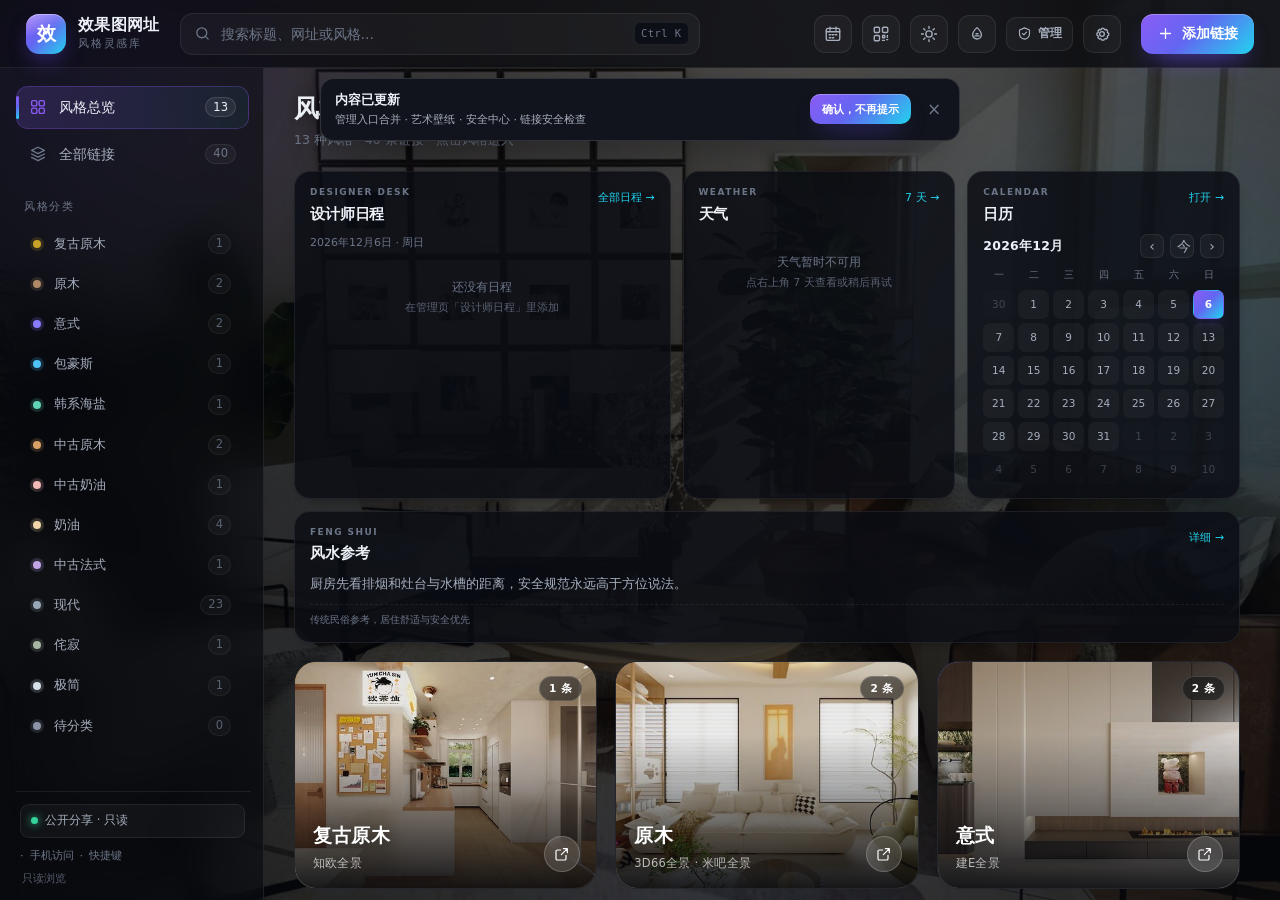
==== index.html @ 9f2f0824 "fix public QR url v59: index.html" ====
<!doctype html>
<html lang="zh-CN" data-theme="dark">
<head>
<meta charset="utf-8">
<meta name="viewport" content="width=device-width, initial-scale=1, viewport-fit=cover">
<meta http-equiv="Content-Security-Policy" content="default-src 'self'; script-src 'self' 'unsafe-inline'; style-src 'self' 'unsafe-inline'; img-src 'self' data: blob: https:; connect-src 'self' https://api.github.com https://raw.githubusercontent.com https://togetherggg.github.io https://api.open-meteo.com https://geocoding-api.open-meteo.com; frame-src 'self'; object-src 'none'; base-uri 'self'; form-action 'self';">
<meta name="referrer" content="strict-origin-when-cross-origin">
<meta name="color-scheme" content="dark light">
<meta name="theme-color" content="#080a0f">
<meta name="application-name" content="效果图网址">
<meta name="format-detection" content="telephone=no,email=no,address=no">
<meta name="apple-mobile-web-app-capable" content="yes">
<meta name="mobile-web-app-capable" content="yes">
<title>效果图网址 · 风格灵感库</title>
<meta name="description" content="按装修风格整理的全景效果图链接库，支持添加、删除、搜索与备份。">
<meta property="og:title" content="效果图网址 · 风格灵感库">
<meta property="og:description" content="按装修风格整理的全景效果图链接库，手机微信也能打开。">
<meta property="og:type" content="website">
<link rel="icon" href="assets/favicon.ico">
<link rel="apple-touch-icon" href="assets/apple-touch-icon.png">
<link rel="stylesheet" href="assets/css/app.css?v=20261048">
<link rel="preload" href="assets/js/app.js?v=20261059" as="script" fetchpriority="high">
<link rel="preload" as="image" href="assets/wallpapers/w1-thumb.jpg" id="wallpaperPreload">
</head>
<body>

<!-- 图标库 -->
<svg class="sprite" aria-hidden="true" focusable="false" xmlns="http://www.w3.org/2000/svg">
  <symbol id="i-search" viewBox="0 0 24 24"><circle cx="11" cy="11" r="7"/><path d="m20 20-3.6-3.6"/></symbol>
  <symbol id="i-plus" viewBox="0 0 24 24"><path d="M12 5v14M5 12h14"/></symbol>
  <symbol id="i-close" viewBox="0 0 24 24"><path d="M6 6l12 12M18 6 6 18"/></symbol>
  <symbol id="i-grid" viewBox="0 0 24 24"><rect x="3.5" y="3.5" width="7" height="7" rx="2"/><rect x="13.5" y="3.5" width="7" height="7" rx="2"/><rect x="3.5" y="13.5" width="7" height="7" rx="2"/><rect x="13.5" y="13.5" width="7" height="7" rx="2"/></symbol>
  <symbol id="i-list" viewBox="0 0 24 24"><path d="M8 6h13M8 12h13M8 18h13M3.5 6h.01M3.5 12h.01M3.5 18h.01"/></symbol>
  <symbol id="i-external" viewBox="0 0 24 24"><path d="M14 4h6v6M20 4l-9 9"/><path d="M18 14v5a2 2 0 0 1-2 2H5a2 2 0 0 1-2-2V8a2 2 0 0 1 2-2h5"/></symbol>
  <symbol id="i-copy" viewBox="0 0 24 24"><rect x="9" y="9" width="11" height="11" rx="2.5"/><path d="M15 5.5A2.5 2.5 0 0 0 12.5 3h-7A2.5 2.5 0 0 0 3 5.5v7A2.5 2.5 0 0 0 5.5 15"/></symbol>
  <symbol id="i-edit" viewBox="0 0 24 24"><path d="M12 20h9"/><path d="M16.5 3.5a2.1 2.1 0 0 1 3 3L7.5 18.5 3 20l1.5-4.5Z"/></symbol>
  <symbol id="i-trash" viewBox="0 0 24 24"><path d="M3.5 6.5h17M9 6.5V4.5h6v2M6.5 6.5 7.6 20h8.8l1.1-13.5M10 10.5v6M14 10.5v6"/></symbol>
  <symbol id="i-more" viewBox="0 0 24 24"><circle cx="5" cy="12" r="1.5" style="fill:currentColor;stroke:none"/><circle cx="12" cy="12" r="1.5" style="fill:currentColor;stroke:none"/><circle cx="19" cy="12" r="1.5" style="fill:currentColor;stroke:none"/></symbol>
  <symbol id="i-check" viewBox="0 0 24 24"><path d="m20 6-11 11-5-5"/></symbol>
  <symbol id="i-alert" viewBox="0 0 24 24"><path d="M12 3 2.5 20h19Z"/><path d="M12 9v5"/><circle cx="12" cy="17.2" r=".7" style="fill:currentColor;stroke:none"/></symbol>
  <symbol id="i-sun" viewBox="0 0 24 24"><circle cx="12" cy="12" r="4.2"/><path d="M12 2v2.5M12 19.5V22M2 12h2.5M19.5 12H22M4.9 4.9l1.8 1.8M17.3 17.3l1.8 1.8M19.1 4.9l-1.8 1.8M6.7 17.3l-1.8 1.8"/></symbol>
  <symbol id="i-moon" viewBox="0 0 24 24"><path d="M20.5 14.5A8.5 8.5 0 0 1 9.5 3.5a8.5 8.5 0 1 0 11 11Z"/></symbol>
  <symbol id="i-database" viewBox="0 0 24 24"><ellipse cx="12" cy="5.5" rx="8" ry="3"/><path d="M4 5.5v13c0 1.7 3.6 3 8 3s8-1.3 8-3v-13"/><path d="M4 12c0 1.7 3.6 3 8 3s8-1.3 8-3"/></symbol>
  <symbol id="i-download" viewBox="0 0 24 24"><path d="M12 3v12M7.5 10.5 12 15l4.5-4.5"/><path d="M4 17v2a2 2 0 0 0 2 2h12a2 2 0 0 0 2-2v-2"/></symbol>
  <symbol id="i-upload" viewBox="0 0 24 24"><path d="M12 15V3M7.5 7.5 12 3l4.5 4.5"/><path d="M4 17v2a2 2 0 0 0 2 2h12a2 2 0 0 0 2-2v-2"/></symbol>
  <symbol id="i-shield" viewBox="0 0 24 24"><path d="M12 3 20 6.5v5.8c0 4.7-3.3 7.6-8 8.7-4.7-1.1-8-4-8-8.7V6.5Z"/><path d="m8.8 12 2.2 2.2 4.2-4.4"/></symbol>
  <symbol id="i-keyboard" viewBox="0 0 24 24"><rect x="2.5" y="6" width="19" height="12" rx="2.5"/><path d="M6 10h.01M9.5 10h.01M13 10h.01M16.5 10h.01M6 13.5h.01M18 13.5h.01M9.5 17h5"/></symbol>
  <symbol id="i-folder" viewBox="0 0 24 24"><path d="M3 7.5A2.5 2.5 0 0 1 5.5 5h3.2l2 2.5h7.8A2.5 2.5 0 0 1 21 10v7.5a2.5 2.5 0 0 1-2.5 2.5h-13A2.5 2.5 0 0 1 3 17.5Z"/></symbol>
  <symbol id="i-link" viewBox="0 0 24 24"><path d="M10 13.5a4 4 0 0 0 5.7.2l2.6-2.6a4 4 0 0 0-5.7-5.7L11.3 6.7"/><path d="M14 10.5a4 4 0 0 0-5.7-.2l-2.6 2.6a4 4 0 0 0 5.7 5.7l1.3-1.3"/></symbol>
  <symbol id="i-chevron" viewBox="0 0 24 24"><path d="m7 10 5 5 5-5"/></symbol>
  <symbol id="i-refresh" viewBox="0 0 24 24"><path d="M20 11a8 8 0 1 0-2.3 6.4"/><path d="M20 4v7h-7"/></symbol>
  <symbol id="i-watermark" viewBox="0 0 24 24"><path d="M12 3.5c3.3 3 5.8 6 5.8 9.4a5.8 5.8 0 0 1-11.6 0c0-3.4 2.5-6.4 5.8-9.4Z"/><path d="M9.2 14.5h5.6M10.7 11.7h2.6"/></symbol>
  <symbol id="i-camera" viewBox="0 0 24 24"><path d="M4 8.5A2.5 2.5 0 0 1 6.5 6h1.2l1.1-2h6.4l1.1 2h1.2A2.5 2.5 0 0 1 20 8.5v8A2.5 2.5 0 0 1 17.5 19h-11A2.5 2.5 0 0 1 4 16.5Z"/><circle cx="12" cy="12.3" r="3.4"/></symbol>
  <symbol id="i-window" viewBox="0 0 24 24"><rect x="3" y="4" width="18" height="16" rx="2.5"/><path d="M3 9h18M7 6.5h.01M10 6.5h.01"/></symbol>
  <symbol id="i-layers" viewBox="0 0 24 24"><path d="m12 3 8.5 4.2L12 11.4 3.5 7.2Z"/><path d="m3.5 12 8.5 4.2 8.5-4.2"/><path d="m3.5 16.6 8.5 4.2 8.5-4.2"/></symbol>
  <symbol id="i-info" viewBox="0 0 24 24"><circle cx="12" cy="12" r="9"/><path d="M12 11v5.5"/><circle cx="12" cy="7.8" r=".8" style="fill:currentColor;stroke:none"/></symbol>
  <symbol id="i-calendar" viewBox="0 0 24 24"><rect x="3" y="4.5" width="18" height="16" rx="2.5"/><path d="M3 9h18M8 3v4M16 3v4"/><path d="M7 13h2M11 13h2M15 13h2M7 17h2M11 17h2"/></symbol>
  <symbol id="i-settings" viewBox="0 0 24 24"><circle cx="12" cy="12" r="3.1"/><path d="M19.2 14.8a1.6 1.6 0 0 0 .3 1.8l.1.1-2.1 2.1-.1-.1a1.6 1.6 0 0 0-1.8-.3 1.6 1.6 0 0 0-1 1.5v.2h-3v-.2a1.6 1.6 0 0 0-1-1.5 1.6 1.6 0 0 0-1.8.3l-.1.1-2.1-2.1.1-.1a1.6 1.6 0 0 0 .3-1.8 1.6 1.6 0 0 0-1.5-1h-.2v-3h.2a1.6 1.6 0 0 0 1.5-1 1.6 1.6 0 0 0-.3-1.8l-.1-.1 2.1-2.1.1.1a1.6 1.6 0 0 0 1.8.3 1.6 1.6 0 0 0 1-1.5v-.2h3v.2a1.6 1.6 0 0 0 1 1.5 1.6 1.6 0 0 0 1.8-.3l.1-.1 2.1 2.1-.1.1a1.6 1.6 0 0 0-.3 1.8 1.6 1.6 0 0 0 1.5 1h.2v3h-.2a1.6 1.6 0 0 0-1.5 1Z"/></symbol>
  <symbol id="i-phone" viewBox="0 0 24 24"><rect x="6.5" y="2.5" width="11" height="19" rx="3"/><path d="M10.5 5.5h3"/><circle cx="12" cy="18" r=".7" style="fill:currentColor;stroke:none"/></symbol>
  <symbol id="i-qr" viewBox="0 0 24 24"><rect x="3" y="3" width="7" height="7" rx="1.5"/><rect x="14" y="3" width="7" height="7" rx="1.5"/><rect x="3" y="14" width="7" height="7" rx="1.5"/><path d="M14 14h3v3h-3zM19.5 19.5h1.5M14 20.5h2.5M20.5 14v2.5"/></symbol>
  <symbol id="i-globe" viewBox="0 0 24 24"><circle cx="12" cy="12" r="9"/><path d="M3 12h18"/><path d="M12 3c2.5 2.6 3.8 5.6 3.8 9S14.5 18.4 12 21c-2.5-2.6-3.8-5.6-3.8-9S9.5 5.6 12 3Z"/></symbol>
</svg>

<div class="wallpaper-layer" id="wallpaperLayer" aria-hidden="true">
  <div class="wallpaper-img" id="wallpaperA"></div>
  <div class="wallpaper-img" id="wallpaperB"></div>
  <div class="wallpaper-shade"></div>
</div>
<script>
(function () {
  try {
    var prefs = JSON.parse(localStorage.getItem('yxg.wallpaper.prefs') || '{}');
    if (prefs.enabled === false) return;
    var custom = JSON.parse(localStorage.getItem('yxg.wallpapers.custom') || '[]');
    if (!Array.isArray(custom)) custom = [];
    var selected = prefs.selected || 'w1';
    var found = custom.filter(function (w) { return w && w.id === selected && w.thumb; })[0];
    var file = /^w[1-9]$/.test(selected) ? selected : 'w1';
    var thumb = found ? found.thumb : 'assets/wallpapers/' + file + '-thumb.jpg';
    var preload = document.getElementById('wallpaperPreload');
    if (preload) preload.href = thumb;
    var layer = document.getElementById('wallpaperLayer');
    var img = document.getElementById('wallpaperA');
    if (!layer || !img) return;
    img.style.transition = 'none';
    layer.style.transition = 'none';
    img.style.backgroundImage = 'url("' + thumb + '")';
    img.classList.add('is-visible');
    layer.classList.add('is-on');
    setTimeout(function () { img.style.transition = ''; layer.style.transition = ''; }, 650);
  } catch (e) {}
})();
</script>

<div class="bg-glow" aria-hidden="true">
  <span class="glow glow-a"></span><span class="glow glow-b"></span><span class="glow glow-c"></span>
</div>

<div class="app" id="app">
  <header class="topbar">
    <a class="brand" href="#" id="brandBtn" aria-label="效果图网址 首页">
      <span class="brand-mark"><span>效</span></span>
      <span class="brand-text"><b>效果图网址</b><em>风格灵感库</em></span>
    </a>

    <div class="searchbox" id="searchWrap">
      <svg class="ico search-ico" aria-hidden="true"><use href="#i-search"></use></svg>
      <input id="searchInput" type="search" placeholder="搜索标题、网址或风格…" autocomplete="off" spellcheck="false" aria-label="搜索效果图">
      <button class="search-clear" id="searchClear" type="button" aria-label="清空搜索" hidden>
        <svg class="ico" aria-hidden="true"><use href="#i-close"></use></svg>
      </button>
      <kbd class="search-kbd">Ctrl K</kbd>
    </div>

    <div class="top-actions">
      <button class="icon-btn" id="lifeBtn" type="button" title="日程 / 日历 / 天气 / 风水参考" aria-label="日程 / 日历 / 天气 / 风水参考">
        <svg class="ico" aria-hidden="true"><use href="#i-calendar"></use></svg>
      </button>
      <button class="icon-btn" id="phoneBtn" type="button" title="手机 / 微信访问" aria-label="手机 / 微信访问">
        <svg class="ico" aria-hidden="true"><use href="#i-phone"></use></svg>
      </button>
      <button class="icon-btn" id="themeBtn" type="button" title="切换明暗主题" aria-label="切换明暗主题">
        <svg class="ico" data-icon="theme" aria-hidden="true"><use href="#i-sun"></use></svg>
      </button>
      <button class="icon-btn" id="watermarkBtn" type="button" title="图片工具：水印 / 格式转换" aria-label="图片工具：水印 / 格式转换">
        <svg class="ico" aria-hidden="true"><use href="#i-watermark"></use></svg>
      </button>
      <button class="btn btn-sm admin-entry" id="adminModeBtn" type="button" title="进入管理模式" aria-label="进入管理模式">
        <svg class="ico" aria-hidden="true"><use href="#i-shield"></use></svg><span>管理</span>
      </button>
      <button class="icon-btn" id="settingsBtn" type="button" title="设置 / 使用教程" aria-label="设置 / 使用教程">
        <svg class="ico" aria-hidden="true"><use href="#i-settings"></use></svg>
      </button>
      <div class="menu-anchor">
        <button class="icon-btn" id="dataBtn" type="button" title="数据管理" aria-label="数据管理" aria-haspopup="menu" aria-expanded="false">
          <svg class="ico" aria-hidden="true"><use href="#i-database"></use></svg>
        </button>
      </div>
      <button class="btn btn-primary" id="addBtn" type="button" title="添加效果图（进入管理模式）">
        <svg class="ico" aria-hidden="true"><use href="#i-plus"></use></svg><span>添加链接</span>
      </button>
    </div>
  </header>

  <div class="shell">
    <aside class="sidebar">
      <div class="side-inner">
        <button class="nav-item is-active" data-scope="home" type="button">
          <svg class="ico nav-ico" aria-hidden="true"><use href="#i-grid"></use></svg>
          <span class="nav-label">风格总览</span>
          <span class="nav-count" id="countCats">0</span>
        </button>
        <button class="nav-item" data-scope="all" type="button">
          <svg class="ico nav-ico" aria-hidden="true"><use href="#i-layers"></use></svg>
          <span class="nav-label">全部链接</span>
          <span class="nav-count" id="countAll">0</span>
        </button>

        <div class="side-head">
          <span>风格分类</span>
          <button class="mini-btn" id="newCatBtn" type="button" title="新建风格分类" aria-label="新建风格分类">
            <svg class="ico" aria-hidden="true"><use href="#i-plus"></use></svg>
          </button>
        </div>
        <div class="cat-list" id="catList" role="list"></div>
      </div>

      <div class="side-foot">
        <button class="mode-chip" id="modeChip" type="button">
          <span class="mode-dot"></span><span id="modeText">本地模式</span>
        </button>
        <div class="foot-links">
          <button type="button" data-open="health">数据体检</button>
          <span>·</span>
          <button type="button" data-open="phone">手机访问</button>
          <span>·</span>
          <button type="button" data-open="help">快捷键</button>
        </div>
        <div class="save-state" id="saveState">已自动保存</div>
      </div>
    </aside>

    <main class="main" id="main">
      <div class="content-head">
        <div class="head-text">
          <h1 id="viewTitle">全部效果图</h1>
          <p id="viewSub">正在载入…</p>
        </div>
        <div class="head-tools">
          <div class="segmented" role="group" aria-label="视图切换">
            <button type="button" data-view="grid" class="is-active" title="卡片视图" aria-label="卡片视图">
              <svg class="ico" aria-hidden="true"><use href="#i-grid"></use></svg>
            </button>
            <button type="button" data-view="list" title="列表视图" aria-label="列表视图">
              <svg class="ico" aria-hidden="true"><use href="#i-list"></use></svg>
            </button>
          </div>
          <div class="select-wrap">
            <select id="sortSel" aria-label="排序方式">
              <option value="default">默认排序</option>
              <option value="new">最近添加</option>
              <option value="title">按标题排序</option>
            </select>
            <svg class="ico select-ico" aria-hidden="true"><use href="#i-chevron"></use></svg>
          </div>
        </div>
      </div>

      <div id="content" class="content" aria-live="polite"></div>
    </main>
  </div>
</div>

<div class="update-notice" id="updateNotice" hidden>
  <div class="update-notice-main">
    <b id="updateNoticeTitle">内容已更新</b>
    <span id="updateNoticeText"></span>
  </div>
  <button class="btn btn-primary btn-sm" type="button" id="updateNoticeConfirm">确认，不再提示</button>
  <button class="update-notice-close" type="button" id="updateNoticeClose" aria-label="关闭提示">×</button>
  <i class="update-notice-progress" id="updateNoticeProgress" aria-hidden="true"></i>
</div>

<div class="admin-mode" id="adminMode" hidden>
  <div class="admin-mode-bar">
    <div class="admin-mode-title"><b>管理模式</b><span>保存后公网页自动更新 · 关闭即回公网页</span></div>
    <button class="btn btn-sm" id="adminModeClose" type="button">返回公网页</button>
  </div>
  <iframe id="adminFrame" title="效果图管理" src="about:blank"></iframe>
  <div class="admin-mode-loading" id="adminModeLoading"><span class="admin-spin" aria-hidden="true"></span><span>正在进入管理模式…</span></div>
</div>

<div id="modalRoot"></div>
<div id="menuRoot"></div>
<div id="toasts" role="status" aria-live="polite"></div>
<input type="file" id="importFile" accept=".json,application/json" hidden>

<noscript><div class="noscript">请启用 JavaScript 后再打开本页面。</div></noscript>

<script>window.__STATIC_LIBRARY_URL__='data/library.json';</script>
<script src="assets/js/security.js" defer></script>
<script src="assets/js/link-safety.js" defer></script>
<script src="assets/js/qrcode.min.js" defer></script>
<script src="assets/js/app.js?v=20261059" defer fetchpriority="high"></script>
<script src="assets/js/watermark.js?v=20261055" defer></script>
</body>
</html>
---- assets/css/app.css ----
/* ==========================================================================
   效果图网址 · 风格灵感库
   设计：深色玻璃质感 + 渐变强调色，支持明暗主题 / 响应式 / 动效降级
   ========================================================================== */

/* ---------- Design tokens ---------- */
:root {
  --font: "Microsoft YaHei UI", "Microsoft YaHei", "Segoe UI", system-ui, -apple-system, "PingFang SC", "Noto Sans SC", sans-serif;
  --bg: #080a0f;
  --bg-soft: #0c0f16;
  --panel: rgba(255, 255, 255, .038);
  --panel-2: rgba(255, 255, 255, .065);
  --panel-3: rgba(255, 255, 255, .1);
  --card: #11141c;
  --card-2: #151923;
  --line: rgba(255, 255, 255, .075);
  --line-2: rgba(255, 255, 255, .13);
  --text: #eef1f8;
  --text-2: #a6aebd;
  --text-3: #6d7688;
  --accent: #8b5cf6;
  --accent-2: #22d3ee;
  --accent-soft: rgba(139, 92, 246, .16);
  --grad: linear-gradient(135deg, #8b5cf6 0%, #6366f1 45%, #22d3ee 100%);
  --grad-soft: linear-gradient(135deg, rgba(139, 92, 246, .22), rgba(34, 211, 238, .12));
  --ok: #34d399;
  --warn: #fbbf24;
  --fail: #fb7185;
  --r-sm: 10px;
  --r: 14px;
  --r-lg: 20px;
  --r-xl: 26px;
  --shadow-sm: 0 6px 18px -10px rgba(0, 0, 0, .6);
  --shadow: 0 22px 48px -22px rgba(0, 0, 0, .85);
  --shadow-lg: 0 44px 90px -30px rgba(0, 0, 0, .9);
  --header-h: 68px;
  --ease: cubic-bezier(.22, .8, .24, 1);
}

[data-theme="light"] {
  --bg: #eae8e2;
  --bg-soft: #f8f7f3;
  --panel: rgba(255, 255, 255, .68);
  --panel-2: rgba(23, 26, 33, .05);
  --panel-3: rgba(23, 26, 33, .09);
  --card: #ffffff;
  --card-2: #ffffff;
  --line: rgba(23, 26, 33, .1);
  --line-2: rgba(23, 26, 33, .18);
  --text: #171a21;
  --text-2: #58606f;
  --text-3: #8b93a2;
  --accent: #6d4bff;
  --accent-2: #0891b2;
  --accent-soft: rgba(109, 75, 255, .1);
  --grad: linear-gradient(135deg, #7c5cff 0%, #6366f1 45%, #0ea5b7 100%);
  --shadow-sm: 0 8px 18px -12px rgba(23, 26, 33, .4);
  --shadow: 0 22px 44px -26px rgba(23, 26, 33, .45);
  --shadow-lg: 0 44px 90px -34px rgba(23, 26, 33, .5);
}

/* ---------- Reset ---------- */
*, *::before, *::after { box-sizing: border-box; }
html, body { height: 100%; }
body {
  margin: 0;
  font-family: var(--font);
  background: var(--bg);
  color: var(--text);
  font-size: 14px;
  line-height: 1.55;
  -webkit-font-smoothing: antialiased;
  text-rendering: optimizeLegibility;
  overflow: hidden;
  transition: background .35s var(--ease), color .35s var(--ease);
}
button, input, select, textarea { font: inherit; color: inherit; }
button { cursor: pointer; }
a { color: inherit; text-decoration: none; }
h1, h2, h3, p { margin: 0; }
img { display: block; }
::selection { background: rgba(139, 92, 246, .35); color: #fff; }

.sprite { position: absolute; width: 0; height: 0; overflow: hidden; }
[hidden] { display: none !important; }
.ico {
  width: 18px; height: 18px; flex: 0 0 auto;
  fill: none; stroke: currentColor; stroke-width: 1.8;
  stroke-linecap: round; stroke-linejoin: round;
}

/* ---------- Background glow ---------- */
.bg-glow { position: fixed; top: 0; right: 0; bottom: 0; left: 0; inset: 0; overflow: hidden; pointer-events: none; z-index: 0; }
.glow { position: absolute; border-radius: 50%; filter: blur(90px); opacity: .5; }
.glow-a { width: 620px; height: 620px; left: -220px; top: -260px; background: radial-gradient(circle, rgba(109, 76, 255, .5), transparent 65%); }
.glow-b { width: 560px; height: 560px; right: -180px; top: 6%; background: radial-gradient(circle, rgba(34, 211, 238, .28), transparent 65%); }
.glow-c { width: 700px; height: 520px; left: 32%; bottom: -380px; background: radial-gradient(circle, rgba(99, 102, 241, .26), transparent 65%); opacity: .35; }
[data-theme="light"] .topbar {
  background: rgba(250, 249, 246, .86);
  background: color-mix(in srgb, var(--bg) 82%, transparent);
}
[data-theme="light"] .glow { opacity: .22; filter: blur(100px); }

/* ---------- App frame ---------- */
.app {
  position: relative; z-index: 1;
  height: 100vh; height: 100dvh;
  display: flex; flex-direction: column;
  overflow: hidden;
}

/* ---------- Topbar ---------- */
.topbar {
  height: var(--header-h); flex: 0 0 auto;
  display: flex; align-items: center; gap: 20px;
  padding: 0 26px;
  border-bottom: 1px solid var(--line);
  background: rgba(8, 10, 15, .82);
  background: color-mix(in srgb, var(--bg) 76%, transparent);
  backdrop-filter: blur(18px) saturate(140%);
  -webkit-backdrop-filter: blur(18px) saturate(140%);
  z-index: 30;
}
.brand { display: flex; align-items: center; gap: 12px; flex: 0 0 auto; }
.brand-mark {
  width: 40px; height: 40px; border-radius: 13px;
  background: var(--grad);
  display: grid; place-items: center;
  box-shadow: 0 10px 24px -10px rgba(109, 76, 255, .85), inset 0 1px 0 rgba(255, 255, 255, .35);
  position: relative; overflow: hidden;
}
.brand-mark::after {
  content: ""; position: absolute; top: 0; right: 0; bottom: 0; left: 0; inset: 0;
  background: linear-gradient(160deg, rgba(255, 255, 255, .38), transparent 45%);
  pointer-events: none;
}
.brand-mark span { font-size: 19px; font-weight: 800; color: #fff; letter-spacing: 0; transform: translateY(-.5px); }
.brand-text { display: flex; flex-direction: column; line-height: 1.15; }
.brand-text b { font-size: 15.5px; font-weight: 700; letter-spacing: .02em; }
.brand-text em { font-style: normal; font-size: 11px; color: var(--text-3); letter-spacing: .16em; margin-top: 3px; }

.searchbox {
  position: relative; flex: 1 1 auto; max-width: 520px;
  height: 42px; border-radius: 13px;
  background: var(--panel);
  border: 1px solid var(--line);
  display: flex; align-items: center;
  transition: border-color .2s, box-shadow .25s, background .2s;
}
.searchbox:hover { border-color: var(--line-2); }
.searchbox:focus-within {
  border-color: rgba(139, 92, 246, .55);
  background: var(--panel-2);
  box-shadow: 0 0 0 4px rgba(139, 92, 246, .12);
}
.search-ico { position: absolute; left: 13px; color: var(--text-3); pointer-events: none; width: 17px; height: 17px; }
#searchInput {
  width: 100%; height: 100%; border: 0; background: none; outline: 0;
  padding: 0 90px 0 40px; font-size: 13.5px; color: var(--text);
}
#searchInput::placeholder { color: var(--text-3); }
#searchInput::-webkit-search-cancel-button { display: none; }
.search-clear {
  position: absolute; right: 54px; width: 24px; height: 24px; border-radius: 50%;
  display: grid; place-items: center; border: 0; background: var(--panel-3); color: var(--text-2);
  transition: background .2s, color .2s;
}
.search-clear:hover { background: var(--panel-3); color: var(--text); }
.search-clear .ico { width: 13px; height: 13px; }
.search-kbd {
  position: absolute; right: 10px; font-size: 10.5px; letter-spacing: .04em;
  color: var(--text-3); border: 1px solid var(--line); border-radius: 6px;
  padding: 2px 6px; background: var(--bg-soft); pointer-events: none;
  transition: opacity .18s;
}
.searchbox.has-value .search-kbd { opacity: 0; }
.searchbox.has-value .search-clear { right: 12px; }
.searchbox.has-value #searchInput { padding-right: 46px; }

.top-actions { margin-left: auto; display: flex; align-items: center; gap: 10px; flex: 0 0 auto; }

/* ---------- Buttons ---------- */
.icon-btn {
  width: 38px; height: 38px; padding: 0; border-radius: 11px;
  border: 1px solid var(--line); background: var(--panel);
  color: var(--text-2); display: grid; place-items: center;
  transition: background .2s, color .2s, border-color .2s, transform .18s;
}
.icon-btn:hover { background: var(--panel-2); color: var(--text); border-color: var(--line-2); }
.icon-btn:active { transform: scale(.96); }

.btn {
  height: 40px; padding: 0 16px; border-radius: 12px;
  border: 1px solid var(--line); background: var(--panel); color: var(--text);
  display: inline-flex; align-items: center; gap: 8px; font-size: 13.5px; font-weight: 600;
  transition: background .2s, border-color .2s, transform .18s, box-shadow .2s;
  white-space: nowrap;
}
.btn:hover { background: var(--panel-2); border-color: var(--line-2); }
.btn:active { transform: translateY(1px); }
.btn .ico { width: 17px; height: 17px; }
.btn-primary {
  border: 0; background: var(--grad); color: #fff;
  box-shadow: 0 12px 26px -12px rgba(109, 76, 255, .9), inset 0 1px 0 rgba(255, 255, 255, .28);
}
.btn-primary:hover { filter: brightness(1.07); box-shadow: 0 16px 30px -12px rgba(109, 76, 255, .95); }
.btn-ghost { background: none; border-color: var(--line); color: var(--text-2); }
.btn-danger { background: linear-gradient(135deg, #e2465d, #b91c1c); border: 0; color: #fff; box-shadow: 0 12px 24px -14px rgba(226, 70, 93, .9); }
.btn-danger:hover { filter: brightness(1.06); }
.btn-sm { height: 34px; padding: 0 12px; border-radius: 10px; font-size: 12.5px; }
.btn:disabled { opacity: .55; pointer-events: none; }
.mini-btn {
  width: 24px; height: 24px; padding: 0; border-radius: 7px;
  border: 1px solid var(--line); background: var(--panel); color: var(--text-2);
  display: grid; place-items: center; transition: .2s;
}
.mini-btn .ico { width: 13px; height: 13px; }
.mini-btn:hover { color: var(--text); background: var(--panel-2); border-color: var(--line-2); }

/* ---------- Shell ---------- */
.shell { flex: 1 1 auto; min-height: 0; display: grid; grid-template-columns: 264px minmax(0, 1fr); }

/* ---------- Sidebar ---------- */
.sidebar {
  display: flex; flex-direction: column; min-height: 0;
  padding: 18px 12px 14px 16px;
  border-right: 1px solid var(--line);
}
.side-inner { flex: 1 1 auto; overflow-y: auto; overflow-x: hidden; padding-right: 2px; }
.nav-item {
  width: 100%; display: grid; grid-template-columns: 20px 1fr auto; align-items: center; gap: 10px;
  padding: 10px 12px; margin-bottom: 4px;
  border: 1px solid transparent; border-radius: 12px;
  background: none; color: var(--text-2); font-size: 13.5px; text-align: left;
  position: relative; transition: background .18s, color .18s, border-color .18s;
}
.nav-item:hover { background: var(--panel); color: var(--text); }
.nav-item.is-active {
  color: var(--text); border-color: rgba(139, 92, 246, .28);
  background: linear-gradient(90deg, rgba(139, 92, 246, .19), rgba(34, 211, 238, .06));
}
.nav-item.is-active::before {
  content: ""; position: absolute; left: -1px; top: 9px; bottom: 9px; width: 3px;
  border-radius: 3px; background: var(--grad);
}
.nav-ico { color: var(--text-3); }
.nav-item.is-active .nav-ico { color: var(--accent); }
.nav-label { font-weight: 500; }
.nav-count, .cat-count {
  font-size: 11.5px; color: var(--text-3); font-variant-numeric: tabular-nums;
  background: var(--panel); border: 1px solid var(--line); border-radius: 999px;
  min-width: 22px; height: 20px; padding: 0 7px; display: grid; place-items: center;
}
.nav-item.is-active .nav-count { color: var(--text); background: var(--panel-2); border-color: var(--line-2); }

.side-head {
  display: flex; align-items: center; justify-content: space-between;
  margin: 22px 4px 10px 8px; font-size: 11px; letter-spacing: .14em; color: var(--text-3);
}
.cat-list { display: flex; flex-direction: column; gap: 2px; }
.cat-item {
  width: 100%; display: grid; grid-template-columns: 16px 1fr auto auto; align-items: center; gap: 9px;
  padding: 8px 8px 8px 12px; border: 1px solid transparent; border-radius: 11px;
  background: none; color: var(--text-2); font-size: 13px; text-align: left;
  position: relative; transition: background .16s, color .16s, border-color .16s;
}
.cat-item:hover { background: var(--panel); color: var(--text); }
.cat-item.is-active {
  color: var(--text); background: var(--panel-2); border-color: var(--line-2);
}
.cat-item.is-active::before {
  content: ""; position: absolute; left: 0; top: 8px; bottom: 8px; width: 3px; border-radius: 3px;
  background: var(--c, var(--accent));
}
.cat-dot {
  width: 8px; height: 8px; border-radius: 50%; background: var(--c, var(--accent));
  box-shadow: 0 0 0 3px var(--panel-3);
  box-shadow: 0 0 0 3px color-mix(in srgb, var(--c, var(--accent)) 18%, transparent);
  justify-self: center;
}
.cat-name { overflow: hidden; text-overflow: ellipsis; white-space: nowrap; }
.cat-kebab {
  width: 22px; height: 22px; padding: 0; border: 0; border-radius: 6px;
  background: none; color: var(--text-3); opacity: 0; display: grid; place-items: center;
  transition: opacity .15s, background .15s, color .15s;
}
.cat-kebab .ico { width: 14px; height: 14px; }
.cat-item:hover .cat-kebab, .cat-kebab:focus-visible { opacity: 1; }
.cat-kebab:hover { background: var(--panel-3); color: var(--text); }
.cat-count { opacity: .8; }

.side-foot { flex: 0 0 auto; margin-top: 12px; padding: 12px 6px 0 4px; border-top: 1px solid var(--line); }
.mode-chip {
  display: inline-flex; align-items: center; gap: 7px; width: 100%;
  padding: 7px 10px; border-radius: 9px; border: 1px solid var(--line);
  background: var(--panel); color: var(--text-2); font-size: 11.5px; text-align: left;
  transition: border-color .2s, background .2s;
}
.mode-chip:hover { border-color: var(--line-2); background: var(--panel-2); }
.mode-dot { width: 7px; height: 7px; border-radius: 50%; background: var(--warn); box-shadow: 0 0 8px currentColor; color: var(--warn); }
.mode-chip.is-api .mode-dot { background: var(--ok); color: var(--ok); }
.foot-links { display: flex; align-items: center; gap: 6px; margin-top: 9px; font-size: 11px; color: var(--text-3); }
.foot-links button { background: none; border: 0; padding: 0; font-size: 11px; color: var(--text-3); transition: color .2s; }
.foot-links button:hover { color: var(--text); }
.save-state { margin-top: 6px; font-size: 10.5px; color: var(--text-3); opacity: .75; padding-left: 2px; }

/* ---------- Main ---------- */
.main { min-width: 0; overflow-y: auto; overflow-x: hidden; padding: 26px 30px 60px; scroll-behavior: smooth; }
.content-head { display: flex; align-items: flex-end; justify-content: space-between; gap: 20px; margin-bottom: 22px; }
.head-text h1 { font-size: 25px; font-weight: 700; letter-spacing: -.01em; line-height: 1.2; }
.head-text p { margin-top: 6px; font-size: 12.5px; color: var(--text-3); }
.head-tools { display: flex; align-items: center; gap: 10px; flex: 0 0 auto; }
.segmented {
  display: flex; padding: 3px; gap: 2px; border-radius: 11px;
  border: 1px solid var(--line); background: var(--panel);
}
.segmented button {
  width: 34px; height: 30px; padding: 0; border: 0; border-radius: 8px;
  background: none; color: var(--text-3); display: grid; place-items: center;
  transition: background .18s, color .18s;
}
.segmented button:hover { color: var(--text); }
.segmented button.is-active { background: var(--panel-3); color: var(--text); box-shadow: var(--shadow-sm); }
.segmented .ico { width: 16px; height: 16px; }
.select-wrap { position: relative; }
.select-wrap select {
  appearance: none; -webkit-appearance: none; height: 38px; padding: 0 34px 0 13px;
  border-radius: 11px; border: 1px solid var(--line); background: var(--panel);
  color: var(--text-2); font-size: 12.5px; outline: 0; cursor: pointer;
  transition: border-color .2s, background .2s;
}
.select-wrap select:hover { border-color: var(--line-2); background: var(--panel-2); }
.select-wrap select option { background: var(--card); color: var(--text); }
.select-ico { position: absolute; right: 10px; top: 50%; transform: translateY(-50%); width: 14px; height: 14px; color: var(--text-3); pointer-events: none; z-index: 2; }

/* ---------- 风格总览 ---------- */
.style-grid { display: grid; grid-template-columns: repeat(auto-fill, minmax(298px, 1fr)); gap: 18px; }
.style-tile {
  position: relative; padding: 0; border: 1px solid var(--line); border-radius: 22px;
  background: var(--card); overflow: hidden; text-align: left; cursor: pointer;
  transition: transform .32s var(--ease), border-color .25s, box-shadow .32s var(--ease);
  animation: cardIn .55s var(--ease) both; animation-delay: var(--d, 0ms);
}
.style-tile:hover { transform: translateY(-5px); border-color: var(--line-2); box-shadow: var(--shadow); }
.style-tile:focus-visible { outline: none; box-shadow: 0 0 0 2px var(--accent), var(--shadow); }
.tile-media { position: relative; display: block; padding-top: 75%; aspect-ratio: 4 / 3; overflow: hidden; background: #0b0e14; }
@supports (aspect-ratio: 4 / 3) { .tile-media { padding-top: 0; } }
.tile-media img {
  position: absolute; top: 0; right: 0; bottom: 0; left: 0; inset: 0; z-index: 1; width: 100%; height: 100%; object-fit: cover;
  object-position: center 55%; opacity: 0; transition: transform .8s var(--ease), opacity .5s;
}
.tile-media img.is-loaded { opacity: 1; }
.style-tile:hover .tile-media img { transform: scale(1.045); }
.tile-fallback {
  position: absolute; top: 0; right: 0; bottom: 0; left: 0; inset: 0; z-index: 0; display: grid; place-items: center;
  background: linear-gradient(150deg, var(--c, #8b5cf6), #10131b 92%);
  font-size: 30px; font-weight: 700; color: rgba(255, 255, 255, .34); letter-spacing: .1em;
}
.tile-overlay {
  position: absolute; top: 0; right: 0; bottom: 0; left: 0; inset: 0; z-index: 2;
  background: linear-gradient(180deg, rgba(5, 7, 11, 0) 32%, rgba(5, 7, 11, .28) 55%, rgba(5, 7, 11, .9) 100%);
}
.tile-caption { position: absolute; z-index: 3; left: 18px; right: 64px; bottom: 16px; color: #fff; }
.tile-name { display: block; font-size: 19px; font-weight: 700; letter-spacing: .01em; text-shadow: 0 2px 14px rgba(0, 0, 0, .4); }
.tile-meta { display: block; margin-top: 4px; font-size: 11.5px; color: rgba(255, 255, 255, .68); letter-spacing: .02em; }
.tile-arrow {
  position: absolute; z-index: 4; right: 16px; bottom: 16px;
  width: 36px; height: 36px; border-radius: 50%; display: grid; place-items: center;
  color: #fff; background: rgba(255, 255, 255, .14); border: 1px solid rgba(255, 255, 255, .2);
  backdrop-filter: blur(8px); transition: background .22s, color .22s, transform .22s;
}
.tile-arrow .ico { width: 16px; height: 16px; }
.style-tile:hover .tile-arrow { background: #fff; color: #10131a; transform: translateX(2px); }
.tile-count {
  position: absolute; z-index: 4; top: 14px; right: 14px;
  font-size: 10.5px; font-weight: 600; color: #fff; letter-spacing: .04em;
  background: rgba(8, 10, 15, .5); border: 1px solid rgba(255, 255, 255, .16);
  border-radius: 999px; padding: 3px 9px; backdrop-filter: blur(8px);
}
.style-tile.is-add {
  display: grid; place-items: center; min-height: 218px;
  border-style: dashed; border-color: var(--line-2); background: transparent;
  color: var(--text-3); animation: cardIn .55s var(--ease) both; animation-delay: var(--d, 0ms);
}
.style-tile.is-add:hover { border-color: rgba(139, 92, 246, .55); color: var(--text); background: var(--panel); }
.add-inner { display: flex; flex-direction: column; align-items: center; gap: 10px; font-size: 13px; }
.add-inner .plus-ring {
  width: 46px; height: 46px; border-radius: 50%; display: grid; place-items: center;
  border: 1px solid var(--line-2); background: var(--panel); color: var(--accent);
  transition: background .2s, border-color .2s, transform .2s;
}
.add-inner .plus-ring .ico { width: 20px; height: 20px; }
.add-card:hover .add-inner .plus-ring { background: var(--accent-soft); border-color: rgba(139, 92, 246, .45); transform: scale(1.06); }

.add-card {
  min-height: 232px; height: 100%; display: grid; place-items: center; padding: 20px;
  border: 1px dashed var(--line-2); border-radius: var(--r-lg);
  background: transparent; color: var(--text-3); cursor: pointer;
  transition: border-color .25s, color .25s, background .25s;
}
.add-card:hover { border-color: rgba(139, 92, 246, .55); color: var(--text); background: var(--panel); }

@keyframes cardInLight { from { opacity: 0; transform: translateY(12px); } to { opacity: 1; transform: none; } }
.content-head.is-home .head-tools { display: none; }
[data-theme="light"] .sidebar { background: rgba(255, 255, 255, .38); }
[data-theme="light"] .card { box-shadow: 0 1px 2px rgba(23, 26, 33, .05); }
[data-theme="light"] .card:hover { box-shadow: var(--shadow); }

/* ---------- Sections & cards ---------- */
.section { margin-bottom: 34px; }
.section:last-child { margin-bottom: 0; }
.section-head { display: flex; align-items: center; gap: 10px; margin-bottom: 14px; }
.section-dot {
  width: 9px; height: 9px; border-radius: 50%; background: var(--c, var(--accent));
  box-shadow: 0 0 12px 1px var(--panel-3);
  box-shadow: 0 0 12px 1px color-mix(in srgb, var(--c, var(--accent)) 55%, transparent);
}
.section-name { font-size: 14.5px; font-weight: 650; letter-spacing: .01em; }
.section-count {
  font-size: 11px; color: var(--text-3); border: 1px solid var(--line);
  background: var(--panel); border-radius: 999px; padding: 1px 8px; font-variant-numeric: tabular-nums;
}
.section-line { flex: 1 1 auto; height: 1px; background: linear-gradient(90deg, var(--line), transparent 80%); }
.section-add {
  border: 0; background: none; color: var(--text-3); font-size: 11.5px;
  display: inline-flex; align-items: center; gap: 4px; padding: 4px 8px; border-radius: 7px;
  opacity: 0; transition: opacity .18s, background .18s, color .18s;
}
.section:hover .section-add, .section-add:focus-visible { opacity: 1; }
.section-add:hover { background: var(--panel); color: var(--text); }
.section-add .ico { width: 12px; height: 12px; }

.cards { display: grid; grid-template-columns: repeat(auto-fill, minmax(252px, 1fr)); gap: 18px; }
.card {
  position: relative; display: flex; flex-direction: column;
  background: var(--card); border: 1px solid var(--line); border-radius: var(--r-lg);
  overflow: hidden; cursor: pointer;
  transition: transform .3s var(--ease), border-color .25s, box-shadow .3s var(--ease), background .25s;
  outline: 0;
}
.card:hover, .card:focus-visible {
  transform: translateY(-4px);
  border-color: var(--line-2);
  background: var(--card-2);
  box-shadow: var(--shadow);
}
.card:focus-visible { box-shadow: 0 0 0 2px var(--accent), var(--shadow); }
.card-media { position: relative; padding-top: 62.5%; aspect-ratio: 16 / 10; overflow: hidden; background: #0b0e14; isolation: isolate; }
@supports (aspect-ratio: 16 / 10) { .card-media { padding-top: 0; } }
.card-media img {
  position: absolute; top: 0; right: 0; bottom: 0; left: 0; inset: 0; z-index: 1;
  width: 100%; height: 100%; object-fit: cover; object-position: center 58%;
  transition: transform .7s var(--ease), opacity .4s; opacity: 0;
}
.card-media img.is-loaded { opacity: 1; }
.card:hover .card-media img { transform: scale(1.055); }
.card-fallback {
  position: absolute; top: 0; right: 0; bottom: 0; left: 0; inset: 0; z-index: 0; display: flex; flex-direction: column; align-items: center; justify-content: center;
  gap: 6px; background: linear-gradient(145deg, var(--c, #8b5cf6) 0%, #10131b 92%);
  color: #fff; overflow: hidden;
}
.card-fallback::before {
  content: ""; position: absolute; top: 0; right: 0; bottom: 0; left: 0; inset: 0;
  background:
    radial-gradient(85% 70% at 18% 0%, rgba(255, 255, 255, .28), transparent 62%),
    linear-gradient(165deg, rgba(6, 8, 12, .05), rgba(6, 8, 12, .78));
}
.card-fallback::after {
  content: ""; position: absolute; width: 160%; aspect-ratio: 1; border-radius: 50%;
  border: 1px solid rgba(255, 255, 255, .16); right: -46%; bottom: -72%;
  box-shadow: 0 0 0 26px rgba(255, 255, 255, .04), 0 0 0 54px rgba(255, 255, 255, .03);
}
.fallback-inner { position: relative; z-index: 1; text-align: center; padding: 0 16px; }
.fallback-site { font-size: 14px; font-weight: 700; letter-spacing: .18em; text-transform: uppercase; text-shadow: 0 2px 12px rgba(0, 0, 0, .35); }
.fallback-note { margin-top: 4px; font-size: 10.5px; letter-spacing: .12em; color: rgba(255, 255, 255, .62); }
.media-vr {
  position: absolute; z-index: 2; right: 10px; top: 10px;
  font-size: 9.5px; font-weight: 700; letter-spacing: .12em; color: rgba(255, 255, 255, .92);
  background: rgba(7, 9, 14, .46); border: 1px solid rgba(255, 255, 255, .18);
  border-radius: 7px; padding: 3px 7px; backdrop-filter: blur(8px);
}
.status-pill {
  position: absolute; z-index: 3; left: 10px; top: 10px;
  display: inline-flex; align-items: center; gap: 5px; padding: 3px 8px; border-radius: 999px;
  font-size: 10.5px; font-weight: 600; letter-spacing: .02em;
  background: rgba(8, 10, 15, .6); backdrop-filter: blur(8px); border: 1px solid transparent;
}
.status-pill i { width: 5px; height: 5px; border-radius: 50%; background: currentColor; }
.status-pill.warn { color: #ffd479; border-color: rgba(251, 191, 36, .35); }
.status-pill.fail { color: #ff9bac; border-color: rgba(251, 113, 133, .4); }
.card-actions {
  position: absolute; z-index: 4; top: auto; right: 0; bottom: 0; left: 0; inset: auto 0 0 0; padding: 26px 10px 10px;
  display: flex; justify-content: flex-end; gap: 6px;
  background: linear-gradient(transparent, rgba(5, 7, 11, .78));
  opacity: 0; transform: translateY(6px);
  transition: opacity .22s, transform .28s var(--ease);
}
.card:hover .card-actions, .card:focus-within .card-actions { opacity: 1; transform: none; }
.act-btn {
  width: 32px; height: 32px; padding: 0; border-radius: 50%;
  display: grid; place-items: center; border: 1px solid rgba(255, 255, 255, .16);
  background: rgba(12, 15, 22, .62); color: #fff; backdrop-filter: blur(10px);
  transition: background .18s, transform .18s, border-color .18s;
}
.act-btn .ico { width: 15px; height: 15px; }
.act-btn:hover { background: rgba(255, 255, 255, .92); color: #10131a; transform: translateY(-2px); border-color: transparent; }
.act-btn.is-danger:hover { background: #ef4459; color: #fff; }
.card-body { padding: 13px 15px 15px; display: flex; flex-direction: column; gap: 6px; }
.card-title {
  font-size: 14px; font-weight: 600; line-height: 1.4; letter-spacing: .01em;
  overflow: hidden; text-overflow: ellipsis; white-space: nowrap;
}
.card-title mark, .row-title mark { background: rgba(139, 92, 246, .45); color: #fff; border-radius: 3px; padding: 0 2px; box-shadow: 0 0 0 1px rgba(139, 92, 246, .25); }
[data-theme="light"] .card-title mark, [data-theme="light"] .row-title mark { background: rgba(109, 75, 255, .17); color: var(--text); box-shadow: none; }
[data-theme="light"] .cat-dot { box-shadow: 0 0 0 3px rgba(23, 26, 33, .05), inset 0 0 0 1px rgba(23, 26, 33, .22); }
[data-theme="light"] .meta-cat i { box-shadow: inset 0 0 0 1px rgba(23, 26, 33, .22); }
.card-meta { display: flex; align-items: center; gap: 6px; font-size: 11.5px; color: var(--text-3); min-width: 0; }
.meta-cat { display: inline-flex; align-items: center; gap: 5px; color: var(--text-2); flex: 0 0 auto; }
.meta-cat i { width: 6px; height: 6px; border-radius: 50%; background: var(--c, var(--accent)); }
.meta-sep { color: var(--line-2); }
.meta-site { overflow: hidden; text-overflow: ellipsis; white-space: nowrap; }
.card-state { font-size: 10.5px; color: var(--accent-2); display: inline-flex; align-items: center; gap: 5px; }
.card-state .spin { width: 11px; height: 11px; border: 1.5px solid rgba(34, 211, 238, .3); border-top-color: var(--accent-2); border-radius: 50%; animation: spin .7s linear infinite; }

/* ---------- List view ---------- */
.list { display: flex; flex-direction: column; gap: 8px; }
.link-row {
  display: grid; grid-template-columns: 92px minmax(0, 1fr) auto auto; align-items: center; gap: 16px;
  padding: 10px 12px; border: 1px solid var(--line); border-radius: var(--r);
  background: var(--card); cursor: pointer; outline: 0;
  transition: border-color .2s, background .2s, transform .2s, box-shadow .2s;
}
.link-row:hover, .link-row:focus-visible { border-color: var(--line-2); background: var(--card-2); transform: translateX(2px); box-shadow: var(--shadow-sm); }
.link-row:focus-visible { box-shadow: 0 0 0 2px var(--accent); }
.row-thumb { width: 92px; height: 54px; border-radius: 9px; overflow: hidden; background: #0b0e14; position: relative; flex: 0 0 auto; }
.row-thumb img { position: absolute; top: 0; right: 0; bottom: 0; left: 0; inset: 0; z-index: 1; width: 100%; height: 100%; object-fit: cover; }
.row-thumb .card-fallback { border-radius: 9px; }
.row-thumb .fallback-site { font-size: 9px; letter-spacing: .1em; }
.row-thumb .fallback-note { display: none; }
.row-main { min-width: 0; }
.row-title { font-size: 13.5px; font-weight: 600; overflow: hidden; text-overflow: ellipsis; white-space: nowrap; }
.row-meta { display: flex; align-items: center; gap: 6px; font-size: 11.5px; color: var(--text-3); margin-top: 3px; }
.row-side { display: flex; align-items: center; gap: 8px; }
.row-actions { display: flex; gap: 4px; opacity: .55; transition: opacity .18s; }
.link-row:hover .row-actions { opacity: 1; }
.row-btn {
  width: 30px; height: 30px; border-radius: 9px; border: 1px solid transparent;
  background: none; color: var(--text-2); display: grid; place-items: center; transition: .18s;
}
.row-btn .ico { width: 15px; height: 15px; }
.row-btn:hover { background: var(--panel-2); border-color: var(--line); color: var(--text); }
.row-btn.is-danger:hover { color: #ff8ea0; background: rgba(251, 113, 133, .12); }

/* ---------- Empty ---------- */
.empty { display: flex; flex-direction: column; align-items: center; text-align: center; padding: 70px 20px 40px; }
.empty-art {
  width: 112px; height: 112px; border-radius: 32px; display: grid; place-items: center;
  background: var(--grad-soft); border: 1px solid var(--line-2);
  color: var(--accent); margin-bottom: 22px; position: relative;
  box-shadow: inset 0 1px 0 rgba(255, 255, 255, .08);
}
.empty-art::after {
  content: ""; position: absolute; top: -14px; right: -14px; bottom: -14px; left: -14px; inset: -14px; border-radius: 40px;
  border: 1px dashed var(--line-2); opacity: .7;
}
.empty-art .ico { width: 44px; height: 44px; stroke-width: 1.3; }
.empty-title { font-size: 17px; font-weight: 650; }
.empty-desc { margin-top: 8px; font-size: 12.5px; color: var(--text-3); max-width: 380px; line-height: 1.7; }
.empty-actions { margin-top: 22px; display: flex; gap: 10px; }

/* ---------- Modal ---------- */
.modal-overlay {
  position: fixed; top: 0; right: 0; bottom: 0; left: 0; inset: 0; z-index: 100;
  display: flex; align-items: center; justify-content: center; padding: 24px;
  background: rgba(4, 6, 10, .62);
  backdrop-filter: blur(7px) saturate(120%);
  -webkit-backdrop-filter: blur(7px) saturate(120%);
  animation: fadeIn .22s var(--ease);
}
.modal {
  width: min(560px, 100%); max-height: calc(100vh - 48px);
  display: flex; flex-direction: column;
  background: linear-gradient(180deg, #171b25 0%, #10131b 100%);
  border: 1px solid var(--line-2); border-radius: var(--r-xl);
  box-shadow: var(--shadow-lg);
  animation: modalIn .38s var(--ease);
  overflow: hidden;
}
.modal.is-wide { width: min(760px, 100%); }
.modal.is-lg { width: min(760px, 100%); }
.modal.is-md { width: min(620px, 100%); }
.modal.is-sm { width: min(430px, 100%); }
.modal-head { padding: 22px 24px 0; display: flex; align-items: flex-start; gap: 16px; }
.modal-heading { flex: 1 1 auto; min-width: 0; }
.modal-title { font-size: 18px; font-weight: 700; letter-spacing: -.01em; }
.modal-desc { margin-top: 6px; font-size: 12.5px; color: var(--text-3); line-height: 1.6; }
.modal-close {
  flex: 0 0 auto; width: 32px; height: 32px; border-radius: 9px; border: 1px solid transparent;
  background: none; color: var(--text-3); display: grid; place-items: center; transition: .18s;
}
.modal-close:hover { background: var(--panel-2); color: var(--text); }
.modal-body { padding: 18px 24px; overflow-y: auto; }
.modal-foot {
  padding: 14px 24px 20px; display: flex; align-items: center; justify-content: flex-end; gap: 10px;
  border-top: 1px solid var(--line); background: rgba(0, 0, 0, .12);
}
.modal-foot .foot-note { margin-right: auto; font-size: 11.5px; color: var(--text-3); min-width: 0; flex: 1 1 auto; overflow: hidden; text-overflow: ellipsis; white-space: nowrap; padding-right: 10px; }
.modal-foot .btn { flex: 0 0 auto; }
[data-theme="light"] .modal { background: linear-gradient(180deg, #fff, #fbfaf7); }
[data-theme="light"] .modal-foot { background: rgba(23, 26, 33, .025); }

/* ---------- Forms ---------- */
.field { margin-bottom: 16px; }
.field:last-child { margin-bottom: 0; }
.field-label { display: flex; align-items: center; gap: 8px; font-size: 12.5px; font-weight: 600; color: var(--text-2); margin-bottom: 7px; }
.field-label .req { color: var(--fail); font-weight: 400; }
.field-label .hint { margin-left: auto; font-size: 11px; font-weight: 400; color: var(--text-3); }
.input, .textarea {
  width: 100%; border: 1px solid var(--line); background: var(--panel);
  border-radius: 11px; padding: 11px 13px; font-size: 13px; color: var(--text); outline: 0;
  transition: border-color .2s, box-shadow .2s, background .2s;
}
.input::placeholder, .textarea::placeholder { color: var(--text-3); }
.input:hover, .textarea:hover { border-color: var(--line-2); }
.input:focus, .textarea:focus { border-color: rgba(139, 92, 246, .6); background: var(--panel-2); box-shadow: 0 0 0 4px rgba(139, 92, 246, .1); }
.textarea { resize: vertical; min-height: 74px; line-height: 1.6; }
.input.is-error, .textarea.is-error { border-color: rgba(251, 113, 133, .7); }
.field-msg { margin-top: 6px; font-size: 11.5px; color: var(--fail); display: none; }
.field-msg.is-show { display: block; }
.field-msg.is-warn { color: var(--warn); }
.form-grid { display: grid; grid-template-columns: 1fr 1fr; gap: 0 14px; }
.form-tip {
  display: flex; gap: 8px; align-items: flex-start; font-size: 11.5px; color: var(--text-3);
  background: var(--panel); border: 1px solid var(--line); border-radius: 10px; padding: 10px 12px; line-height: 1.6;
}
.form-tip .ico { width: 14px; height: 14px; margin-top: 2px; color: var(--accent); }
.form-tip.is-warn { border-color: rgba(251, 191, 36, .3); }
.form-tip.is-warn .ico { color: var(--warn); }
.preview-line { display: flex; align-items: center; gap: 10px; margin-top: 10px; font-size: 11.5px; color: var(--text-3); }
.preview-line .pill { border: 1px solid var(--line); background: var(--panel); border-radius: 999px; padding: 2px 8px; color: var(--text-2); }

/* Color swatches */
.swatches { display: flex; flex-wrap: wrap; gap: 8px; }
.swatch {
  width: 28px; height: 28px; border-radius: 9px; border: 2px solid transparent;
  background: var(--c); position: relative; padding: 0; outline: 0;
  box-shadow: inset 0 0 0 1px rgba(255, 255, 255, .16);
  transition: transform .16s, border-color .16s;
}
.swatch:hover { transform: translateY(-2px); }
.swatch.is-active { border-color: var(--text); box-shadow: 0 0 0 3px var(--bg), 0 0 0 4px var(--c); }
.swatch .ico { display: none; width: 14px; height: 14px; color: #0a0c11; }
.swatch.is-active .ico { display: block; position: absolute; top: 0; right: 0; bottom: 0; left: 0; inset: 0; margin: auto; }

/* ---------- Menu ---------- */
.menu {
  position: fixed; z-index: 150; min-width: 186px; padding: 6px;
  background: #171b25; border: 1px solid var(--line-2); border-radius: 14px;
  box-shadow: var(--shadow-lg); animation: popIn .16s var(--ease);
}
[data-theme="light"] .menu { background: #fff; }
.menu-item {
  display: flex; align-items: center; gap: 10px; width: 100%;
  padding: 8px 10px; border: 0; border-radius: 9px; background: none;
  color: var(--text); font-size: 12.5px; text-align: left; transition: background .15s;
}
.menu-item .ico { width: 15px; height: 15px; color: var(--text-3); }
.menu-item:hover { background: var(--panel-2); }
.menu-item.is-danger { color: #ff8ea0; }
.menu-item.is-danger .ico { color: #ff8ea0; }
.menu-item:hover.is-danger { background: rgba(251, 113, 133, .1); }
.menu-sep { height: 1px; background: var(--line); margin: 5px 8px; }
.menu-head { padding: 6px 10px 5px; font-size: 10.5px; letter-spacing: .12em; color: var(--text-3); }

/* ---------- Toast ---------- */
#toasts {
  position: fixed; right: 22px; bottom: 22px; z-index: 200;
  display: flex; flex-direction: column; align-items: flex-end; gap: 9px;
  pointer-events: none;
}
.toast {
  pointer-events: auto; display: flex; align-items: center; gap: 10px;
  min-width: 220px; max-width: min(420px, calc(100vw - 40px));
  padding: 11px 14px; border-radius: 13px;
  background: #191e2a; border: 1px solid var(--line-2);
  box-shadow: var(--shadow);
  animation: toastIn .32s var(--ease);
  font-size: 12.5px;
}
[data-theme="light"] .toast { background: #fff; }
.toast.is-out { animation: toastOut .24s var(--ease) forwards; }
.toast-mark {
  width: 26px; height: 26px; border-radius: 8px; flex: 0 0 auto;
  display: grid; place-items: center; background: rgba(52, 211, 153, .14); color: var(--ok);
}
.toast-mark .ico { width: 15px; height: 15px; }
.toast.warn .toast-mark { background: rgba(251, 191, 36, .14); color: var(--warn); }
.toast.err .toast-mark { background: rgba(251, 113, 133, .14); color: var(--fail); }
.toast-msg { flex: 1 1 auto; line-height: 1.5; }
.toast-action {
  border: 0; background: var(--panel-2); color: var(--text); font-size: 12px; font-weight: 600;
  padding: 5px 10px; border-radius: 8px; transition: background .18s;
}
.toast-action:hover { background: var(--panel-3); }

/* ---------- Health ---------- */
.health-summary { display: grid; grid-template-columns: repeat(4, 1fr); gap: 10px; margin-bottom: 18px; }
.health-stat {
  border: 1px solid var(--line); background: var(--panel); border-radius: 13px; padding: 12px;
}
.health-stat b { display: block; font-size: 20px; font-weight: 700; font-variant-numeric: tabular-nums; }
.health-stat span { font-size: 11px; color: var(--text-3); }
.health-stat.ok b { color: var(--ok); }
.health-stat.warn b { color: var(--warn); }
.health-stat.fail b { color: var(--fail); }
.health-stat.info b { color: var(--text); font-size: 15px; padding-top: 5px; }
.health-list { display: flex; flex-direction: column; gap: 6px; }
.health-item {
  display: flex; align-items: center; gap: 10px; padding: 9px 11px;
  border: 1px solid var(--line); border-radius: 10px; background: var(--panel); font-size: 12px;
}
.health-item .dot { width: 7px; height: 7px; border-radius: 50%; background: var(--warn); flex: 0 0 auto; }
.health-item .dot.fail { background: var(--fail); }
.health-item .h-title { flex: 1 1 auto; overflow: hidden; text-overflow: ellipsis; white-space: nowrap; }
.health-item .h-note { color: var(--text-3); font-size: 11px; flex: 0 0 auto; }
.health-item button { border: 0; background: none; color: var(--accent-2); font-size: 11.5px; white-space: nowrap; }
.health-empty { text-align: center; color: var(--text-3); font-size: 12.5px; padding: 24px 0; }
.health-meta { display: flex; align-items: center; gap: 8px; font-size: 11.5px; color: var(--text-3); margin-bottom: 14px; }
.check-progress { height: 5px; border-radius: 5px; background: var(--panel-3); overflow: hidden; margin: 10px 0 4px; }
.check-progress i { display: block; height: 100%; width: 0; background: var(--grad); transition: width .3s; border-radius: 5px; }

/* ---------- Help ---------- */
.kbd-list { display: grid; grid-template-columns: 1fr 1fr; gap: 8px 24px; }
.kbd-row { display: flex; align-items: center; justify-content: space-between; gap: 12px; font-size: 12.5px; color: var(--text-2); padding: 7px 0; border-bottom: 1px dashed var(--line); }
.kbd-row kbd {
  font-family: var(--font); font-size: 11px; color: var(--text); background: var(--panel-2);
  border: 1px solid var(--line-2); border-radius: 6px; padding: 2px 7px; box-shadow: 0 1px 0 var(--line-2);
}
.about-box { display: flex; gap: 14px; align-items: flex-start; padding: 14px; border: 1px solid var(--line); border-radius: 14px; background: var(--panel); margin-top: 16px; }
.about-box .brand-mark { width: 36px; height: 36px; border-radius: 11px; }
.about-box b { font-size: 13px; }
.about-box p { margin-top: 4px; font-size: 11.5px; color: var(--text-3); line-height: 1.65; }

/* ---------- Feedback states ---------- */
.skeleton-wrap { display: grid; grid-template-columns: repeat(auto-fill, minmax(252px, 1fr)); gap: 18px; }
.skeleton { height: 232px; border-radius: var(--r-lg); border: 1px solid var(--line); background: linear-gradient(100deg, var(--panel) 20%, var(--panel-2) 40%, var(--panel) 60%); background-size: 200% 100%; animation: shimmer 1.3s infinite linear; }

.noscript { position: fixed; top: 0; right: 0; bottom: 0; left: 0; inset: 0; z-index: 999; display: grid; place-items: center; background: var(--bg); color: var(--text); font-size: 15px; }

/* ---------- Scrollbars ---------- */
* { scrollbar-width: thin; scrollbar-color: rgba(140, 150, 170, .28) transparent; }
::-webkit-scrollbar { width: 10px; height: 10px; }
::-webkit-scrollbar-track { background: transparent; }
::-webkit-scrollbar-thumb {
  background: rgba(140, 150, 170, .24); border-radius: 999px;
  border: 3px solid transparent; background-clip: content-box;
}
::-webkit-scrollbar-thumb:hover { background: rgba(140, 150, 170, .42); background-clip: content-box; }
.side-inner::-webkit-scrollbar { width: 6px; }

/* ---------- Focus ---------- */
:focus-visible { outline: 2px solid var(--accent); outline-offset: 2px; }
.card:focus-visible, .link-row:focus-visible { outline: none; }

/* ---------- 手机 / 微信访问 ---------- */
.phone-wrap { display: grid; grid-template-columns: 232px minmax(0, 1fr); gap: 20px; align-items: start; }
.phone-wrap.is-mobile { grid-template-columns: minmax(0, 1fr); }
.qr-card {
  background: #fff; border-radius: 18px; padding: 18px; display: grid; place-items: center;
  box-shadow: 0 18px 40px -22px rgba(0, 0, 0, .55); border: 1px solid rgba(0, 0, 0, .06);
  min-height: 232px;
}
.phone-wrap.is-mobile .qr-card { width: 232px; justify-self: center; margin: 0 auto; }
.qr-box { width: 196px; height: 196px; display: grid; place-items: center; }
.qr-box canvas, .qr-box img { display: block; width: 196px !important; height: 196px !important; }
.qr-fail { color: #7a7f89; font-size: 12px; text-align: center; line-height: 1.8; }
.phone-info { min-width: 0; }
.phone-url-row {
  display: flex; align-items: center; gap: 8px; padding: 8px 10px;
  background: var(--panel); border: 1px solid var(--line); border-radius: 11px;
}
.phone-url-row code {
  flex: 1 1 auto; min-width: 0; font-family: Consolas, "SFMono-Regular", monospace;
  font-size: 12px; color: var(--text); overflow-wrap: anywhere; line-height: 1.5;
}
.phone-url-row .btn { flex: 0 0 auto; }
.phone-steps { margin: 14px 0 0; padding-left: 18px; color: var(--text-2); font-size: 12.5px; line-height: 1.95; }
.phone-steps b { color: var(--text); }
.phone-note {
  margin-top: 12px; font-size: 11px; color: var(--text-3); line-height: 1.75;
  border-left: 2px solid var(--line-2); padding-left: 10px;
}
.phone-fw { margin-top: 14px; display: flex; align-items: center; gap: 8px; flex-wrap: wrap; }
.phone-fw span { font-size: 10.5px; color: var(--text-3); }
.phone-mobile-tip { margin-top: 14px; font-size: 12px; color: var(--ok); display: flex; gap: 8px; align-items: flex-start; line-height: 1.7; }
.phone-mobile-tip .ico { width: 15px; height: 15px; margin-top: 2px; flex: 0 0 auto; }
.phone-alt { margin-top: 12px; display: flex; flex-wrap: wrap; gap: 6px; align-items: center; font-size: 11px; color: var(--text-3); }
.addr-chip {
  border: 1px solid var(--line); background: var(--panel); color: var(--text-2);
  border-radius: 999px; padding: 3px 9px; font-size: 11px; transition: .18s;
}
.addr-chip:hover { color: var(--text); border-color: var(--line-2); }
.addr-chip.is-active { border-color: rgba(139, 92, 246, .5); color: var(--text); background: var(--accent-soft); }
.phone-tip-box { display: flex; gap: 10px; font-size: 12.5px; color: var(--text-2); line-height: 1.8; }
.phone-tip-box .ico { color: var(--accent); margin-top: 3px; flex: 0 0 auto; }

/* ---------- 公网分享 ---------- */
.share-hero { display: flex; flex-direction: column; align-items: center; text-align: center; padding: 8px 10px 4px; }
.share-hero-icon {
  width: 64px; height: 64px; border-radius: 20px; display: grid; place-items: center;
  background: var(--grad-soft); border: 1px solid var(--line-2); color: var(--accent);
  margin-bottom: 16px; box-shadow: inset 0 1px 0 rgba(255, 255, 255, .08);
}
.share-hero-icon .ico { width: 28px; height: 28px; }
.share-hero-title { font-size: 17px; font-weight: 650; letter-spacing: .01em; }
.share-hero-desc { margin: 9px 0 18px; font-size: 12.5px; color: var(--text-3); line-height: 1.8; max-width: 430px; }
.share-note { margin-top: 16px; font-size: 11px; color: var(--text-3); line-height: 1.75; max-width: 430px; }
.share-error {
  margin-top: 14px; padding: 10px 12px; width: 100%; text-align: left;
  border: 1px solid rgba(251, 113, 133, .35); background: rgba(251, 113, 133, .08);
  border-radius: 10px; color: #ff9bac; font-size: 11.5px; white-space: pre-line;
  max-height: 140px; overflow: auto; line-height: 1.6;
}
.share-live { display: inline-flex; align-items: center; gap: 7px; font-size: 11.5px; color: var(--ok); margin-bottom: 14px; }
.share-live i { width: 7px; height: 7px; border-radius: 50%; background: var(--ok); box-shadow: 0 0 8px var(--ok); }
.share-actions { display: flex; gap: 8px; flex-wrap: wrap; margin-top: 12px; }
.share-loading { display: flex; align-items: center; justify-content: center; gap: 10px; padding: 36px 12px; font-size: 12.5px; color: var(--text-2); }
.share-loading .spin, .share-hero .spin {
  width: 16px; height: 16px; border: 2px solid var(--panel-3); border-top-color: var(--accent);
  border-radius: 50%; animation: spin .8s linear infinite; flex: 0 0 auto;
}
.share-entry-wrap { margin-top: 12px; }
.share-entry-wrap .btn { font-weight: 500; }
body.is-readonly #dataBtn,
body.is-readonly #newCatBtn,
body.is-readonly .cat-kebab,
body.is-readonly .add-card,
body.is-readonly .section-add,
body.is-readonly .side-foot [data-open="health"] { display: none !important; }

html { -webkit-text-size-adjust: 100%; }
body { -webkit-tap-highlight-color: transparent; }
.main, .side-inner { -webkit-overflow-scrolling: touch; }
#toasts { bottom: calc(22px + env(safe-area-inset-bottom, 0px)); }

@keyframes sheetUp { from { opacity: 0; transform: translateY(28px); } to { opacity: 1; transform: none; } }
@media (max-width: 720px) {
  .modal-overlay { padding: 0; align-items: flex-end; }
  .modal { width: 100%; max-height: 92vh; max-height: 92dvh; border-radius: 24px 24px 0 0; animation: sheetUp .32s var(--ease); }
  .modal-head { padding: 20px 20px 0; }
  .modal-body { padding: 16px 20px; }
  .modal-foot { padding: 12px 20px calc(18px + env(safe-area-inset-bottom, 0px)); }
  .phone-wrap { grid-template-columns: minmax(0, 1fr); gap: 16px; }
  .qr-card { justify-self: center; padding: 14px; min-height: 0; }
  .main { padding-bottom: calc(48px + env(safe-area-inset-bottom, 0px)); }
  .topbar { padding-top: calc(12px + env(safe-area-inset-top, 0px)); }
  #searchInput, .input, .textarea, .select-wrap select { font-size: 16px; }
}
@media (hover: none) {
  .act-btn { width: 36px; height: 36px; }
  .row-btn { width: 34px; height: 34px; }
}

/* ---------- Animations ---------- */
@keyframes spin { to { transform: rotate(360deg); } }
@keyframes fadeIn { from { opacity: 0; } to { opacity: 1; } }
@keyframes modalIn { from { opacity: 0; transform: translateY(14px) scale(.97); } to { opacity: 1; transform: none; } }
@keyframes popIn { from { opacity: 0; transform: translateY(-4px) scale(.98); } to { opacity: 1; transform: none; } }
@keyframes toastIn { from { opacity: 0; transform: translateY(12px) scale(.97); } to { opacity: 1; transform: none; } }
@keyframes toastOut { to { opacity: 0; transform: translateY(6px) scale(.98); } }
@keyframes cardIn { from { opacity: 0; transform: translateY(12px); } to { opacity: 1; transform: none; } }
@keyframes rowIn { from { opacity: 0; transform: translateY(6px); } to { opacity: 1; transform: none; } }
@keyframes shimmer { from { background-position: 200% 0; } to { background-position: -200% 0; } }

.content.animate .card { animation: cardIn .5s var(--ease) both; animation-delay: var(--d, 0ms); }
.content.animate .link-row { animation: rowIn .4s var(--ease) both; animation-delay: var(--d, 0ms); }
.content.animate .section-head { animation: fadeIn .5s var(--ease) both; }

@media (prefers-reduced-motion: reduce) {
  *, *::before, *::after { animation-duration: .001ms !important; animation-delay: 0ms !important; transition-duration: .001ms !important; scroll-behavior: auto !important; }
}

/* ---------- Responsive ---------- */
@media (max-width: 1180px) {
  .shell { grid-template-columns: 240px minmax(0, 1fr); }
  .main { padding: 22px 22px 50px; }
  .topbar { padding: 0 18px; gap: 14px; }
  .searchbox { max-width: 420px; }
}
@media (max-width: 960px) {
  .shell { grid-template-columns: minmax(0, 1fr); grid-template-rows: auto minmax(0, 1fr); }
  .sidebar { flex-direction: row; align-items: center; padding: 10px 14px; border-right: 0; border-bottom: 1px solid var(--line); overflow: visible; }
  .side-inner { display: flex; align-items: center; gap: 8px; overflow-x: auto; overflow-y: hidden; padding: 0; flex: 1 1 auto;
    -webkit-mask-image: linear-gradient(90deg, #000 0, #000 94%, transparent 100%);
    mask-image: linear-gradient(90deg, #000 0, #000 94%, transparent 100%); }
  .side-head, .side-foot { display: none; }
  .nav-item { width: auto; flex: 0 0 auto; margin: 0; padding: 7px 12px; grid-template-columns: auto auto auto; }
  .nav-item.is-active::before { display: none; }
  .nav-ico { display: none; }
  .cat-list { flex-direction: row; gap: 6px; }
  .cat-item { width: auto; flex: 0 0 auto; grid-template-columns: auto auto auto; padding: 7px 11px; }
  .cat-kebab { display: none; }
  .cat-count { display: none; }
  .cat-item.is-active::before { display: none; }
  .main { padding: 18px 16px 40px; }
  .content-head { align-items: center; }
  .head-text h1 { font-size: 21px; }
}
@media (max-width: 720px) {
  .topbar { height: auto; padding: 12px 14px; padding-top: calc(12px + env(safe-area-inset-top, 0px)); flex-wrap: wrap; gap: 10px 12px; }
  .brand-text em { display: none; }
  .searchbox { order: 3; flex: 1 1 100%; max-width: none; height: 40px; }
  .search-kbd { display: none; }
  #searchInput { padding-right: 38px; }
  .search-clear { right: 8px; }
  .top-actions { gap: 8px; }
  #addBtn span { display: none; }
  #addBtn { width: 40px; padding: 0; justify-content: center; }
  .cards { grid-template-columns: repeat(auto-fill, minmax(210px, 1fr)); gap: 12px; }
  .content-head { flex-wrap: wrap; gap: 12px; }
  .head-tools { margin-left: auto; }
  .link-row { grid-template-columns: 68px minmax(0, 1fr) auto; gap: 10px; }
  .row-thumb { width: 68px; height: 44px; }
  .row-side .row-actions { display: none; }
  .modal-overlay { padding: 0; align-items: flex-end; }
  .modal { width: 100%; max-height: 92vh; max-height: 92dvh; border-radius: 24px 24px 0 0; animation: sheetUp .32s var(--ease); }
  .health-summary { grid-template-columns: repeat(2, 1fr); }
  .kbd-list { grid-template-columns: 1fr; }
  .form-grid { grid-template-columns: 1fr; }
  .modal-foot .foot-note { display: none; }
  .health-item { flex-wrap: wrap; gap: 4px 10px; }
  .health-item .h-title { flex: 1 1 calc(100% - 24px); }
  .health-item .h-note { flex: 1 1 auto; white-space: normal; font-size: 11px; }
  #toasts { top: calc(12px + env(safe-area-inset-top, 0px)); bottom: auto; left: 12px; right: 12px; align-items: stretch; }
  .toast { max-width: none; width: 100%; }
}
@media (hover: none) {
  .card-actions { opacity: 1; transform: none; background: linear-gradient(transparent, rgba(5, 7, 11, .7)); }
  .cat-kebab { opacity: 1; }
  .section-add { opacity: 1; }
}

@media (max-width: 380px) {
  .topbar { padding-left: 12px; padding-right: 12px; gap: 8px; }
  .icon-btn { width: 34px; height: 34px; }
  .topbar #addBtn { width: 34px; height: 34px; }
  .top-actions { gap: 6px; }
  .brand { gap: 8px; }
  .brand-mark { width: 36px; height: 36px; border-radius: 11px; }
  .brand-text b { font-size: 14px; }
}

/* ---------------------------------------------------------------- 生活参考 */
.life-tabs { display: flex; gap: 5px; padding: 4px; border: 1px solid var(--line); border-radius: 13px; background: var(--panel); margin-bottom: 16px; }
.life-tabs button { flex: 1 1 0; min-width: 0; height: 34px; border: 0; border-radius: 9px; background: transparent; color: var(--text-2); font-size: 13px; font-weight: 600; cursor: pointer; transition: background .18s, color .18s, box-shadow .18s; }
.life-tabs button:hover { color: var(--text); background: var(--panel-2); }
.life-tabs button.is-active { color: var(--text); background: var(--card-2); box-shadow: var(--shadow-sm); }
.life-body { min-height: 260px; }
.life-loading { padding: 28px 0; text-align: center; color: var(--text-3); font-size: 13px; }
.life-note { font-size: 11px; color: var(--text-3); line-height: 1.7; margin-top: 12px; }

.cal-top { display: flex; align-items: center; justify-content: space-between; gap: 10px; margin-bottom: 12px; }
.cal-top b { font-size: 15px; letter-spacing: .02em; }
.cal-nav { display: flex; gap: 6px; }
.cal-nav button { width: 30px; height: 30px; border-radius: 9px; border: 1px solid var(--line); background: var(--panel); color: var(--text-2); cursor: pointer; font-size: 17px; line-height: 1; }
.cal-nav button:hover { color: var(--text); background: var(--panel-2); }
.cal-week { display: grid; grid-template-columns: repeat(7, 1fr); gap: 6px; margin-bottom: 6px; }
.cal-week span { text-align: center; font-size: 11px; color: var(--text-3); padding: 3px 0; }
.cal-grid { display: grid; grid-template-columns: repeat(7, 1fr); gap: 6px; }
.cal-cell { position: relative; min-height: 40px; border: 1px solid transparent; border-radius: 10px; background: var(--panel); color: var(--text-2); font-size: 12.5px; display: flex; align-items: center; justify-content: center; font-variant-numeric: tabular-nums; }
.cal-cell.is-muted { opacity: .3; }
.cal-cell.is-weekend { color: var(--warn); }
.cal-cell.is-today { background: var(--grad); color: #fff; font-weight: 700; box-shadow: 0 8px 18px -10px rgba(109,76,255,.9); }
.cal-today-line { margin-top: 12px; font-size: 12px; color: var(--text-2); }

.weather-top { display: flex; align-items: center; justify-content: space-between; gap: 10px; margin-bottom: 12px; flex-wrap: wrap; }
.weather-top b { font-size: 15px; }
.weather-city { height: 34px; border-radius: 9px; border: 1px solid var(--line); background: var(--panel); color: var(--text); padding: 0 10px; font-size: 12.5px; outline: none; }
.weather-city:focus { border-color: var(--accent); }
.weather-grid { display: grid; grid-template-columns: repeat(7, minmax(0, 1fr)); gap: 7px; }
.weather-day { border: 1px solid var(--line); border-radius: 12px; background: var(--panel); padding: 9px 5px; text-align: center; min-width: 0; }
.weather-day.is-today { border-color: var(--accent); background: rgba(139,92,246,.1); }
.weather-day .w-date { font-size: 11px; color: var(--text-3); white-space: nowrap; }
.weather-day .w-emoji { font-size: 21px; line-height: 1.45; }
.weather-day .w-desc { font-size: 10.5px; color: var(--text-2); white-space: nowrap; overflow: hidden; text-overflow: ellipsis; }
.weather-day .w-max { font-size: 15px; font-weight: 700; color: var(--text); margin-top: 2px; }
.weather-day .w-min { font-size: 11px; color: var(--text-3); }
.weather-day .w-rain { font-size: 10px; color: var(--accent-2); margin-top: 3px; white-space: nowrap; }
.weather-meta { display: flex; align-items: center; gap: 8px; flex-wrap: wrap; margin-top: 12px; font-size: 11px; color: var(--text-3); }

.fs-warn { display: flex; gap: 8px; align-items: flex-start; padding: 10px 12px; border: 1px solid rgba(251,191,36,.25); border-radius: 11px; background: rgba(251,191,36,.07); color: var(--text-2); font-size: 11.5px; line-height: 1.7; margin-bottom: 12px; }
.fs-warn .ico { flex: 0 0 auto; width: 15px; height: 15px; color: var(--warn); margin-top: 1px; }
.fs-list { display: flex; flex-direction: column; gap: 7px; }
.fs-item { border: 1px solid var(--line); border-radius: 12px; background: var(--panel); padding: 0 12px; }
.fs-item summary { list-style: none; cursor: pointer; display: flex; align-items: center; gap: 8px; padding: 11px 0; font-size: 13px; font-weight: 650; color: var(--text); }
.fs-item summary::-webkit-details-marker { display: none; }
.fs-item summary::before { content: '＋'; color: var(--accent-2); font-weight: 700; width: 13px; text-align: center; }
.fs-item[open] summary::before { content: '－'; }
.fs-item .fs-text { padding: 0 0 12px 21px; font-size: 12px; line-height: 1.85; color: var(--text-2); }
.fs-item .fs-text p { margin: 0 0 6px; }
.fs-item .fs-text p:last-child { margin-bottom: 0; }

@media (max-width: 720px) {
  .weather-grid { grid-template-columns: repeat(2, minmax(0, 1fr)); }
  .weather-day { padding: 10px 8px; }
  .cal-cell { min-height: 36px; }
  .life-tabs button { font-size: 12px; }
}
/* ---------------------------------------------------------------- 设计师工作台 */
.designer-board { display: grid; grid-template-columns: 1.35fr 1fr 1fr 1fr; gap: 12px; margin: 0 0 18px; }
.db-card {
  min-width: 0; background: var(--card); border: 1px solid var(--line); border-radius: 16px;
  padding: 14px 15px; box-shadow: var(--shadow-sm); overflow: hidden;
}
.db-schedule { background: linear-gradient(135deg, rgba(139,92,246,.10), rgba(34,211,238,.045) 55%, var(--card) 100%); }
.db-head { display: flex; align-items: flex-start; justify-content: space-between; gap: 8px; margin-bottom: 8px; }
.db-kicker { display: block; font-size: 9px; letter-spacing: .16em; color: var(--text-3); font-weight: 700; margin-bottom: 3px; }
.db-head h3 { font-size: 14.5px; font-weight: 700; letter-spacing: -.01em; }
.db-link { border: 0; background: none; color: var(--accent-2); font-size: 11px; padding: 3px 0; white-space: nowrap; cursor: pointer; }
.db-link:hover { color: var(--text); }
.db-date { font-size: 11px; color: var(--text-3); margin-bottom: 8px; }
.db-events { display: flex; flex-direction: column; gap: 5px; }
.db-event { display: flex; align-items: center; gap: 8px; padding: 6px 0; border-top: 1px dashed var(--line); min-width: 0; }
.db-event:first-child { border-top: 0; }
.db-ev-time { flex: 0 0 40px; font-size: 11px; color: var(--text-2); font-variant-numeric: tabular-nums; }
.db-ev-main { flex: 1 1 auto; min-width: 0; }
.db-ev-main b { display: block; font-size: 12.5px; font-weight: 600; overflow: hidden; text-overflow: ellipsis; white-space: nowrap; }
.db-ev-main small { display: block; font-size: 10.5px; color: var(--text-3); overflow: hidden; text-overflow: ellipsis; white-space: nowrap; margin-top: 1px; }
.db-ev-type { flex: 0 0 auto; font-size: 10px; padding: 2px 7px; border-radius: 6px; border: 1px solid transparent; }
.db-empty { padding: 18px 0 14px; text-align: center; font-size: 12px; color: var(--text-3); line-height: 1.7; }
.db-empty span { font-size: 10.5px; color: var(--text-3); opacity: .8; }
.db-loading { padding: 26px 0; text-align: center; color: var(--text-3); font-size: 11.5px; }

.db-w-now { display: flex; align-items: center; gap: 9px; padding: 4px 0 10px; border-bottom: 1px dashed var(--line); }
.db-w-emoji { font-size: 31px; line-height: 1; }
.db-w-main { flex: 1 1 auto; min-width: 0; }
.db-w-main b { display: block; font-size: 23px; line-height: 1.05; font-variant-numeric: tabular-nums; }
.db-w-main span { display: block; font-size: 10.5px; color: var(--text-3); margin-top: 2px; overflow: hidden; text-overflow: ellipsis; white-space: nowrap; }
.db-w-range { font-size: 10.5px; color: var(--text-3); white-space: nowrap; }
.db-w-days { display: grid; grid-template-columns: repeat(3, 1fr); gap: 6px; padding-top: 9px; }
.db-w-day { text-align: center; border: 1px solid var(--line); border-radius: 9px; background: var(--panel); padding: 6px 2px; min-width: 0; }
.db-w-day span { display: block; font-size: 9.5px; color: var(--text-3); }
.db-w-day b { display: block; font-size: 16px; line-height: 1.3; }
.db-w-day small { display: block; font-size: 9.5px; color: var(--text-2); white-space: nowrap; }

.db-cal .cal-top { margin-bottom: 7px; }
.bcal-top b { font-size: 12.5px !important; }
.bcal-top .cal-nav button { width: 24px; height: 24px; border-radius: 7px; font-size: 14px; }
.bcal-grid { gap: 4px !important; }
.bcal-cell { min-height: 29px !important; border-radius: 7px !important; font-size: 10.5px !important; }
.bcal-cell.has-event::after { width: 4px; height: 4px; bottom: 3px; }
.db-cal .cal-week { gap: 4px; margin-bottom: 4px; }
.db-cal .cal-week span { font-size: 9.5px; }

.cal-cell { cursor: pointer; }
.cal-cell.has-event::after {
  content: ''; position: absolute; left: 50%; bottom: 5px; width: 5px; height: 5px;
  margin-left: -2.5px; border-radius: 50%; background: var(--accent-2);
}
.cal-cell.is-today.has-event::after { background: #fff; }
.cal-cell:hover { border-color: var(--line-2); }

.db-fs-tip { font-size: 12.5px; line-height: 1.8; color: var(--text-2); margin: 2px 0 9px; }
.db-fs-note { font-size: 10px; color: var(--text-3); line-height: 1.6; border-top: 1px dashed var(--line); padding-top: 7px; }

.schedule-list { display: flex; flex-direction: column; gap: 7px; }
.schedule-item { display: flex; align-items: center; gap: 10px; border: 1px solid var(--line); border-radius: 12px; background: var(--panel); padding: 9px 11px; }
.schedule-item.is-done { opacity: .55; }
.schedule-item.is-done .schedule-main b { text-decoration: line-through; color: var(--text-3); }
.schedule-when { flex: 0 0 74px; }
.schedule-when b { display: block; font-size: 13px; font-variant-numeric: tabular-nums; }
.schedule-when span { display: block; font-size: 10px; color: var(--text-3); margin-top: 2px; }
.schedule-main { flex: 1 1 auto; min-width: 0; }
.schedule-main b { display: block; font-size: 13px; font-weight: 600; overflow: hidden; text-overflow: ellipsis; white-space: nowrap; }
.schedule-main span { display: block; font-size: 11px; color: var(--text-3); overflow: hidden; text-overflow: ellipsis; white-space: nowrap; margin-top: 2px; }
.schedule-type { flex: 0 0 auto; font-size: 10px; padding: 2px 7px; border-radius: 6px; border: 1px solid transparent; }

@media (max-width: 1180px) {
  .designer-board { grid-template-columns: 1fr 1fr; }
  .db-schedule { grid-column: 1 / -1; }
}
@media (max-width: 700px) {
  .designer-board { grid-template-columns: 1fr; }
  .db-schedule { grid-column: auto; }
  .db-card { padding: 13px; }
  .db-w-emoji { font-size: 27px; }
}
/* ---------------------------------------------------------------- 设置 / 教程 */
.settings-doc { font-size: 13px; color: var(--text-2); line-height: 1.85; }
.settings-doc h4 { display: flex; align-items: center; gap: 7px; margin: 20px 0 8px; font-size: 14px; color: var(--text); font-weight: 700; }
.settings-doc h4:first-child { margin-top: 2px; }
.settings-doc h4::before { content: ''; width: 4px; height: 14px; border-radius: 2px; background: var(--grad); flex: 0 0 auto; }
.settings-doc p { margin: 0 0 10px; }
.settings-doc ol, .settings-doc ul { margin: 0 0 12px; padding-left: 21px; }
.settings-doc li { margin-bottom: 6px; }
.settings-doc strong { color: var(--text); font-weight: 600; }
.settings-doc a { color: var(--accent-2); text-decoration: none; word-break: break-all; }
.settings-doc a:hover { text-decoration: underline; }
.settings-doc code { font-family: var(--mono, ui-monospace, SFMono-Regular, Consolas, monospace); font-size: 11.5px; background: var(--panel-2); border: 1px solid var(--line); border-radius: 5px; padding: 1px 5px; color: var(--text); }
.settings-tip { display: flex; gap: 8px; align-items: flex-start; padding: 9px 11px; margin: 10px 0 14px; border: 1px solid rgba(251,191,36,.22); border-radius: 10px; background: rgba(251,191,36,.06); font-size: 11.5px; line-height: 1.75; color: var(--text-2); }
.settings-tip .ico { flex: 0 0 auto; width: 15px; height: 15px; color: var(--warn); margin-top: 1px; }
.settings-tip.is-info { border-color: rgba(34,211,238,.22); background: rgba(34,211,238,.055); }
.settings-tip.is-info .ico { color: var(--accent-2); }
.settings-split { display: grid; grid-template-columns: 1fr 1fr; gap: 10px; margin: 12px 0 4px; }
.settings-mini { border: 1px solid var(--line); border-radius: 11px; background: var(--panel); padding: 10px 12px; font-size: 12px; line-height: 1.75; }
.settings-mini b { display: block; color: var(--text); font-size: 12.5px; margin-bottom: 3px; }
.settings-mini span { color: var(--text-3); }
.settings-version { margin-top: 16px; padding-top: 12px; border-top: 1px solid var(--line); font-size: 11px; color: var(--text-3); line-height: 1.8; }
.settings-kbd { display: inline-block; min-width: 18px; text-align: center; padding: 0 5px; border: 1px solid var(--line-2); border-bottom-width: 2px; border-radius: 5px; background: var(--panel-2); font-size: 10.5px; color: var(--text-2); }
@media (max-width: 640px) { .settings-split { grid-template-columns: 1fr; } .settings-doc { font-size: 12.5px; } }
.settings-admin-actions { display: flex; gap: 8px; flex-wrap: wrap; margin: 10px 0 12px; }
.settings-admin-actions .btn { text-decoration: none; }
.settings-sticker-wrap { display: flex; align-items: center; gap: 14px; margin: 10px 0 14px; padding: 12px; border: 1px solid var(--line); border-radius: 14px; background: var(--panel); }
.settings-sticker { width: 150px; height: 150px; border-radius: 16px; flex: 0 0 auto; box-shadow: var(--shadow-sm); }
.settings-sticker-wrap p { margin: 0; font-size: 13px; color: var(--text); line-height: 1.7; }
.settings-sticker-wrap p span { color: var(--text-3); font-size: 11.5px; }
#helpResult p { margin: 0 0 9px; }
#helpResult code { font-size: 11px; }
@media (max-width: 560px) { .settings-sticker-wrap { align-items: flex-start; } .settings-sticker { width: 112px; height: 112px; } }
/* 工作台模块可单独隐藏：用 flex 让剩余卡片自动铺满 */
.designer-board { display: flex; flex-wrap: wrap; gap: 12px; }
.designer-board .db-card { flex: 1 1 220px; min-width: 0; }
.designer-board .db-schedule { flex: 1.45 1 300px; grid-column: auto; }
@media (max-width: 700px) {
  .designer-board .db-card { flex: 1 1 100%; }
}
/* 工作台显示设置 */
.settings-board-prefs { display: flex; flex-direction: column; gap: 7px; margin: 10px 0 12px; }
.settings-board-prefs label {
  display: flex; align-items: center; gap: 9px; padding: 10px 12px;
  border: 1px solid var(--line); border-radius: 11px; background: var(--panel);
  font-size: 13px; color: var(--text); cursor: pointer;
}
.settings-board-prefs input { width: 16px; height: 16px; accent-color: var(--accent); flex: 0 0 auto; }
.settings-board-prefs input:disabled { opacity: .42; }
.settings-board-prefs .sub { margin-left: auto; font-size: 10.5px; color: var(--text-3); }
#settingsTabs button { font-size: 12px; padding: 0 5px; }
/* ---------------------------------------------------------------- 丝滑动效层 */
:root {
  --ease-silk: cubic-bezier(.16, 1, .3, 1);
  --ease-pop: cubic-bezier(.34, 1.56, .64, 1);
}

@media (prefers-reduced-motion: no-preference) {
  html { scroll-behavior: smooth; }

  .topbar { animation: chromeDown .55s var(--ease-silk) both; }
  .sidebar { animation: chromeIn .65s var(--ease-silk) .05s both; }
  .content-head { animation: fadeUp .5s var(--ease-silk) both; }

  .style-tile {
    animation: tileIn .62s var(--ease-silk) backwards;
    animation-delay: var(--d, 0ms);
    transition: transform .5s var(--ease-silk), border-color .3s, box-shadow .5s var(--ease-silk), background .3s;
  }
  .style-tile:hover { transform: translateY(-5px) scale(1.004); }
  .style-tile:active { transform: translateY(-2px) scale(.995); }
  .style-tile .tile-media img { transition: transform 1.1s var(--ease-silk), opacity .5s; }
  .style-tile:hover .tile-media img { transform: scale(1.06); }

  .card {
    transition: transform .45s var(--ease-silk), border-color .3s, box-shadow .45s var(--ease-silk), background .3s;
  }
  .card:hover, .card:focus-visible { transform: translateY(-5px) scale(1.003); }
  .card:active { transform: scale(.992); }
  .card-media img { transition: transform 1.05s var(--ease-silk), opacity .5s; }
  .card:hover .card-media img { transform: scale(1.06); }

  .content.animate .card { animation: cardIn .55s var(--ease-silk) backwards; animation-delay: var(--d, 0ms); }
  .content.animate .link-row { animation: rowIn .45s var(--ease-silk) backwards; animation-delay: var(--d, 0ms); }

  .btn, .icon-btn, .segmented button, .cat-kebab, .row-btn, .search-clear {
    transition: transform .18s var(--ease-pop), background .22s, color .22s, border-color .22s, box-shadow .22s;
  }
  .btn:active, .icon-btn:active, .segmented button:active, .row-btn:active, .cat-kebab:active { transform: scale(.955); }
  .icon-btn:hover { transform: translateY(-1px); }

  .searchbox {
    transition: border-color .25s, box-shadow .3s var(--ease-silk), background .25s, transform .3s var(--ease-silk);
  }
  .searchbox:focus-within {
    transform: translateY(-1px);
    box-shadow: 0 0 0 3px rgba(139, 92, 246, .13), 0 12px 30px -20px rgba(0, 0, 0, .65);
  }

  .nav-item, .cat-item { transition: background .22s, color .22s, transform .22s var(--ease-silk); }
  .nav-item:hover, .cat-item:hover { transform: translateX(2px); }
  .nav-item:active, .cat-item:active { transform: scale(.988); }

  .modal-overlay { animation: overlayIn .25s var(--ease-silk) both; backdrop-filter: blur(10px); }
  .modal { animation: modalIn .42s var(--ease-silk) both; }
  .menu { animation: popIn .2s var(--ease-pop) both; }

  .glow-a { animation: driftA 24s ease-in-out infinite alternate; }
  .glow-b { animation: driftB 19s ease-in-out infinite alternate; }
  .glow-c { animation: driftC 28s ease-in-out infinite alternate; }
}

html.theme-anim *,
html.theme-anim *::before,
html.theme-anim *::after {
  transition: background-color .45s var(--ease-silk), color .45s var(--ease-silk), border-color .45s var(--ease-silk), box-shadow .45s var(--ease-silk) !important;
}

@keyframes chromeDown { from { opacity: 0; transform: translateY(-8px); } to { opacity: 1; transform: none; } }
@keyframes chromeIn { from { opacity: 0; transform: translateX(-6px); } to { opacity: 1; transform: none; } }
@keyframes fadeUp { from { opacity: 0; transform: translateY(8px); } to { opacity: 1; transform: none; } }
@keyframes tileIn { from { opacity: 0; transform: translateY(14px) scale(.985); } to { opacity: 1; transform: none; } }
@keyframes overlayIn { from { opacity: 0; } to { opacity: 1; } }
@keyframes driftA { to { transform: translate3d(34px, 26px, 0) scale(1.05); } }
@keyframes driftB { to { transform: translate3d(-28px, 22px, 0) scale(1.04); } }
@keyframes driftC { to { transform: translate3d(26px, -24px, 0) scale(1.03); } }
/* ---------------------------------------------------------------- 艺术建筑壁纸 */
.wallpaper-layer {
  position: fixed; inset: 0; z-index: 0; pointer-events: none; overflow: hidden;
  opacity: 0; background: var(--bg);
  transition: opacity .5s var(--ease-silk);
}
.wallpaper-layer.is-on { opacity: 1; }
.wallpaper-img {
  position: absolute; inset: 0;
  background-size: cover; background-position: center;
  opacity: 0; transform: scale(1.02);
  transition: opacity .55s var(--ease-silk), transform 7s var(--ease-silk);
}
.wallpaper-img.is-visible { opacity: 1; transform: scale(1.001); }
.wallpaper-shade {
  position: absolute; inset: 0;
  background: linear-gradient(180deg, rgba(5, 7, 11, .42) 0%, rgba(5, 7, 11, .6) 45%, rgba(5, 7, 11, .82) 100%);
}
[data-theme="light"] .wallpaper-shade {
  background: linear-gradient(180deg, rgba(248, 247, 243, .46) 0%, rgba(248, 247, 243, .66) 55%, rgba(248, 247, 243, .86) 100%);
}

.wallpaper-master {
  display: flex; align-items: center; gap: 10px; margin: 10px 0 6px;
  padding: 11px 13px; border: 1px solid var(--line); border-radius: 12px;
  background: var(--panel); cursor: pointer;
}
.wallpaper-master input { width: 16px; height: 16px; accent-color: var(--accent); }
.wallpaper-master b { font-size: 13px; color: var(--text); }
.wallpaper-master span { margin-left: auto; font-size: 10.5px; color: var(--text-3); }
.wallpaper-hint { margin: 0 0 8px; font-size: 11.5px; color: var(--text-3); }
.wallpaper-grid { display: grid; grid-template-columns: repeat(3, minmax(0, 1fr)); gap: 8px; margin: 0 0 14px; }
.wallpaper-card {
  position: relative; padding: 0; border: 1px solid var(--line); border-radius: 12px; overflow: hidden;
  background: var(--panel); cursor: pointer; text-align: left;
  transition: transform .25s var(--ease-silk), border-color .2s, box-shadow .25s var(--ease-silk);
}
.wallpaper-card:hover { transform: translateY(-2px); border-color: var(--line-2); }
.wallpaper-card img { width: 100%; aspect-ratio: 16 / 10; object-fit: cover; display: block; }
.wallpaper-card span { display: flex; align-items: center; justify-content: space-between; gap: 4px; padding: 7px 8px 8px; }
.wallpaper-card b { font-size: 11.5px; font-weight: 600; color: var(--text); white-space: nowrap; overflow: hidden; text-overflow: ellipsis; }
.wallpaper-card em { font-style: normal; font-size: 9.5px; color: var(--text-3); flex: 0 0 auto; }
.wallpaper-card.is-selected { border-color: var(--accent); box-shadow: 0 0 0 2px var(--accent-soft); }
.wallpaper-pick-check {
  position: absolute; top: 6px; right: 6px; width: 20px; height: 20px; border-radius: 50%;
  background: var(--accent); color: #fff; display: grid; place-items: center;
  font-size: 11px; font-style: normal; opacity: 0; transform: scale(.8);
  transition: opacity .2s, transform .2s var(--ease-pop);
}
.wallpaper-card.is-selected .wallpaper-pick-check { opacity: 1; transform: none; }
.wallpaper-theme-row { display: flex; align-items: center; gap: 8px; flex-wrap: wrap; margin: 6px 0 10px; }
.wallpaper-theme-row > span { font-size: 11px; color: var(--text-3); }
.wallpaper-theme-tabs { display: flex; gap: 5px; flex-wrap: wrap; }
.wallpaper-theme-tabs button {
  height: 27px; padding: 0 10px; border-radius: 8px; border: 1px solid var(--line);
  background: var(--panel); color: var(--text-2); font-size: 11px; cursor: pointer;
  transition: background .2s, border-color .2s, color .2s, transform .2s var(--ease-silk);
}
.wallpaper-theme-tabs button:hover { transform: translateY(-1px); }
.wallpaper-theme-tabs button.is-active { background: var(--accent-soft); border-color: var(--accent); color: var(--text); }
.wallpaper-controls { display: flex; gap: 12px; flex-wrap: wrap; align-items: center; margin: 0 0 12px; }
.wallpaper-field { display: flex; align-items: center; gap: 7px; font-size: 11.5px; color: var(--text-2); }
.wallpaper-field select {
  height: 32px; border-radius: 9px; border: 1px solid var(--line);
  background: var(--panel); color: var(--text); padding: 0 8px; font-size: 11.5px;
}
.wallpaper-rotate { display: flex; align-items: center; gap: 7px; font-size: 12px; color: var(--text-2); cursor: pointer; }
.wallpaper-rotate input { width: 15px; height: 15px; accent-color: var(--accent); }
.wallpaper-credit { margin: 0; font-size: 10.5px; color: var(--text-3); }
.wallpaper-credit a { color: var(--text-2); }
#settingsTabs button { font-size: 11px; padding: 0 3px; }
@media (max-width: 560px) {
  .wallpaper-grid { grid-template-columns: repeat(2, minmax(0, 1fr)); }
  .wallpaper-master span { display: none; }
}
/* 壁纸开启时提高界面可读性：左侧/卡片加深，右侧保留画面 */
.wallpaper-shade {
  background:
    linear-gradient(90deg, rgba(5, 7, 11, .8) 0%, rgba(5, 7, 11, .58) 24%, rgba(5, 7, 11, .42) 62%, rgba(5, 7, 11, .6) 100%),
    linear-gradient(180deg, rgba(5, 7, 11, .36) 0%, rgba(5, 7, 11, .5) 46%, rgba(5, 7, 11, .68) 100%);
}
[data-theme="light"] .wallpaper-shade {
  background:
    linear-gradient(90deg, rgba(248, 247, 243, .82) 0%, rgba(248, 247, 243, .62) 24%, rgba(248, 247, 243, .46) 62%, rgba(248, 247, 243, .66) 100%),
    linear-gradient(180deg, rgba(248, 247, 243, .5) 0%, rgba(248, 247, 243, .64) 46%, rgba(248, 247, 243, .82) 100%);
}
.wallpaper-layer.is-on ~ .app .sidebar {
  background: rgba(8, 10, 15, .56);
  backdrop-filter: blur(20px);
}
[data-theme="light"] .wallpaper-layer.is-on ~ .app .sidebar {
  background: rgba(250, 249, 246, .7);
}
.wallpaper-layer.is-on ~ .app .db-card {
  background: rgba(11, 14, 21, .84);
  backdrop-filter: blur(16px);
}
[data-theme="light"] .wallpaper-layer.is-on ~ .app .db-card {
  background: rgba(255, 255, 255, .84);
}
.wallpaper-layer.is-on ~ .app .content-head h1,
.wallpaper-layer.is-on ~ .app .content-head p {
  text-shadow: 0 2px 16px rgba(0, 0, 0, .45);
}
[data-theme="light"] .wallpaper-layer.is-on ~ .app .content-head h1,
[data-theme="light"] .wallpaper-layer.is-on ~ .app .content-head p {
  text-shadow: 0 1px 10px rgba(255, 255, 255, .8);
}
/* 自定义壁纸添加 */
.wallpaper-add {
  display: flex; flex-direction: column; gap: 7px; margin: 6px 0 12px;
  padding: 10px; border: 1px solid var(--line); border-radius: 12px; background: var(--panel);
}
.wallpaper-add-row { display: flex; gap: 7px; flex-wrap: wrap; }
.wallpaper-add input[type="url"],
.wallpaper-add input[type="text"] {
  flex: 1 1 220px; min-width: 0; height: 32px; border-radius: 9px;
  border: 1px solid var(--line); background: var(--panel); color: var(--text);
  padding: 0 9px; font-size: 11.5px;
}
.wallpaper-add select {
  height: 32px; border-radius: 9px; border: 1px solid var(--line);
  background: var(--panel); color: var(--text); padding: 0 8px; font-size: 11.5px;
}
.wallpaper-add .btn { height: 32px; }
.wallpaper-add-msg { font-size: 10.5px; color: var(--text-3); min-height: 14px; line-height: 1.5; }
.wallpaper-del {
  position: absolute; top: 7px; left: 7px; z-index: 3; width: 22px; height: 22px;
  display: grid; place-items: center; border-radius: 50%;
  background: rgba(5, 7, 11, .62); color: #fff; font-size: 15px; font-weight: 700;
  cursor: pointer; opacity: .82; transition: background .2s, opacity .2s, transform .2s var(--ease-pop);
}
.wallpaper-del:hover { background: var(--fail); opacity: 1; transform: scale(1.08); }
@media (max-width: 560px) {
  .wallpaper-add input[type="url"], .wallpaper-add input[type="text"] { flex: 1 1 100%; }
}
.wallpaper-add-wrap {
  margin: 6px 0 12px; padding: 0 11px; border: 1px solid var(--line);
  border-radius: 12px; background: var(--panel);
}
.wallpaper-add-wrap > summary {
  list-style: none; cursor: pointer; padding: 10px 0;
  font-size: 11.5px; font-weight: 600; color: var(--text-2);
  user-select: none;
}
.wallpaper-add-wrap > summary::-webkit-details-marker { display: none; }
.wallpaper-add-wrap[open] > summary { color: var(--text); border-bottom: 1px solid var(--line); margin-bottom: 8px; }
.wallpaper-add-wrap .wallpaper-add { border: 0; background: transparent; margin: 0; padding: 0 0 10px; }
/* 公网页内置管理模式 */
.admin-entry {
  height: 34px; padding: 0 10px; display: inline-flex; align-items: center; gap: 6px;
  border: 1px solid var(--line); border-radius: 10px; background: var(--panel);
  color: var(--text-2); font-size: 12px; font-weight: 600; cursor: pointer;
  transition: background .2s, color .2s, border-color .2s, transform .18s var(--ease-pop);
}
.admin-entry:hover { background: var(--panel-2); color: var(--text); border-color: var(--line-2); transform: translateY(-1px); }
.admin-entry:active { transform: scale(.96); }
.admin-entry .ico { width: 15px; height: 15px; }

.admin-mode {
  position: fixed; inset: 0; z-index: 400; display: flex; flex-direction: column;
  background: #080a0f; color: #eef1f8;
}
.admin-mode[hidden] { display: none; }
.admin-mode-bar {
  height: 46px; flex: 0 0 auto; display: flex; align-items: center; gap: 12px;
  padding: 0 14px 0 18px; background: #0d1017; border-bottom: 1px solid rgba(255, 255, 255, .08);
}
.admin-mode-title { display: flex; align-items: baseline; gap: 10px; min-width: 0; }
.admin-mode-title b { font-size: 13px; color: #eef1f8; letter-spacing: .02em; }
.admin-mode-title span { font-size: 10.5px; color: #6d7688; white-space: nowrap; overflow: hidden; text-overflow: ellipsis; }
.admin-mode-bar .btn { margin-left: auto; height: 30px; font-size: 11.5px; flex: 0 0 auto; }
.admin-mode iframe { flex: 1 1 auto; width: 100%; height: 100%; border: 0; background: #080a0f; display: block; }
body.admin-mode-open { overflow: hidden; }

@media (max-width: 760px) {
  .admin-entry span { display: none; }
  .admin-entry { width: 34px; padding: 0; justify-content: center; }
  .admin-mode-title span { display: none; }
}

/* 更稳的滚动与刷新 */
.main { overscroll-behavior: contain; scrollbar-gutter: stable; -webkit-overflow-scrolling: touch; }
.sidebar { overscroll-behavior: contain; -webkit-overflow-scrolling: touch; }
.wallpaper-layer, .wallpaper-img { will-change: opacity, transform; }
.wallpaper-layer.is-on ~ .app .db-card { backdrop-filter: none; }
button, .btn, .icon-btn, .card, .style-tile, .wallpaper-card { -webkit-tap-highlight-color: transparent; }
.content.soft-update { animation: softUpdate .42s var(--ease-silk) both; }
@keyframes softUpdate {
  from { opacity: .82; transform: translateY(3px); }
  to { opacity: 1; transform: none; }
}
.admin-mode { animation: adminModeIn .24s var(--ease-silk) both; }
.admin-mode-loading {
  position: absolute; top: 46px; left: 0; right: 0; bottom: 0; z-index: 2;
  display: flex; align-items: center; justify-content: center; gap: 10px;
  background: #080a0f; color: #6d7688; font-size: 12px; letter-spacing: .02em;
  transition: opacity .3s var(--ease-silk); pointer-events: none;
}
.admin-mode-loading[hidden] { display: none; }
.admin-spin {
  width: 18px; height: 18px; border-radius: 50%;
  border: 2px solid rgba(255, 255, 255, .14); border-top-color: #22d3ee;
  animation: spin .7s linear infinite;
}
@keyframes adminModeIn { from { opacity: 0; } to { opacity: 1; } }
/* 主页更新提示：显示 5 秒自动收起；点确认后不再提示 */
.update-notice {
  position: fixed; top: 78px; left: 50%; z-index: 75;
  width: min(640px, calc(100vw - 24px));
  display: flex; align-items: center; gap: 10px;
  padding: 11px 12px 12px 14px;
  border: 1px solid var(--line-2); border-radius: 14px;
  background: var(--card); box-shadow: var(--shadow);
  transform: translateX(-50%);
}
.update-notice[hidden] { display: none; }
.update-notice.is-show { animation: noticeIn .32s var(--ease-silk) both; }
.update-notice-main { flex: 1 1 auto; min-width: 0; display: flex; flex-direction: column; gap: 2px; }
.update-notice-main b { font-size: 12.5px; color: var(--text); font-weight: 700; }
.update-notice-main span { font-size: 11px; color: var(--text-2); white-space: nowrap; overflow: hidden; text-overflow: ellipsis; }
.update-notice .btn { flex: 0 0 auto; height: 30px; font-size: 11px; white-space: nowrap; }
.update-notice-close {
  width: 26px; height: 26px; flex: 0 0 auto; border: 0; border-radius: 8px;
  background: transparent; color: var(--text-3); font-size: 17px; line-height: 1; cursor: pointer;
}
.update-notice-close:hover { background: var(--panel-2); color: var(--text); }
.update-notice-progress {
  position: absolute; left: 12px; right: 12px; bottom: 5px; height: 2px;
  border-radius: 2px; background: var(--grad); transform-origin: left;
  animation: noticeProgress 5s linear forwards;
}
@keyframes noticeIn {
  from { opacity: 0; transform: translate(-50%, -8px) scale(.985); }
  to { opacity: 1; transform: translate(-50%, 0) scale(1); }
}
@keyframes noticeProgress { from { transform: scaleX(1); } to { transform: scaleX(0); } }
@media (max-width: 620px) {
  .update-notice { top: 72px; align-items: flex-start; flex-wrap: wrap; }
  .update-notice-main { flex-basis: calc(100% - 34px); }
  .update-notice .btn { margin-left: auto; }
}
/* ---------- 快速水印 ---------- */
.wm-overlay {
  position: fixed; inset: 0; z-index: 140; display: flex; align-items: center; justify-content: center;
  padding: 18px; background: rgba(3, 5, 9, .72); backdrop-filter: blur(10px);
}
.wm-overlay[hidden] { display: none; }
.wm-modal {
  width: min(1000px, 100%); max-height: calc(100vh - 36px); display: flex; flex-direction: column;
  background: var(--card); border: 1px solid var(--line-2); border-radius: 20px;
  box-shadow: var(--shadow-lg); overflow: hidden;
}
.wm-head { display: flex; align-items: flex-start; gap: 12px; padding: 16px 18px 0; }
.wm-head h3 { margin: 0; font-size: 17px; color: var(--text); }
.wm-head p { margin: 3px 0 0; font-size: 11px; color: var(--text-3); }
.wm-close {
  margin-left: auto; width: 30px; height: 30px; border: 1px solid var(--line);
  border-radius: 9px; background: var(--panel); color: var(--text-3); font-size: 19px; line-height: 1; cursor: pointer;
}
.wm-close:hover { color: var(--text); background: var(--panel-2); }
.wm-body {
  display: grid; grid-template-columns: minmax(0, 1.3fr) minmax(300px, .9fr);
  gap: 16px; padding: 14px 18px 18px; overflow: auto;
}
.wm-preview { min-width: 0; display: flex; flex-direction: column; gap: 7px; }
.wm-drop {
  position: relative; min-height: 330px; display: flex; align-items: center; justify-content: center;
  border: 1px dashed var(--line-2); border-radius: 14px; background: var(--panel); overflow: hidden; cursor: pointer;
}
.wm-drop.is-drag { border-color: var(--accent); background: var(--accent-soft); }
.wm-drop canvas {
  display: block; max-width: 100%; max-height: 430px; object-fit: contain;
  background-color: #141821;
  background-image: linear-gradient(45deg, rgba(255,255,255,.05) 25%, transparent 25%, transparent 75%, rgba(255,255,255,.05) 75%), linear-gradient(45deg, rgba(255,255,255,.05) 25%, transparent 25%, transparent 75%, rgba(255,255,255,.05) 75%);
  background-size: 20px 20px; background-position: 0 0, 10px 10px;
}
.wm-empty {
  display: flex; flex-direction: column; align-items: center; gap: 5px;
  color: var(--text-2); font-size: 13px; pointer-events: none;
}
.wm-empty span { font-size: 10.5px; color: var(--text-3); }
.wm-meta { display: flex; justify-content: space-between; gap: 10px; font-size: 10.5px; color: var(--text-3); min-height: 14px; }
.wm-controls { min-width: 0; display: flex; flex-direction: column; gap: 8px; }
.wm-controls h4 { margin: 5px 0 1px; font-size: 11px; color: var(--text-3); font-weight: 600; }
.wm-tabs { display: flex; gap: 5px; padding: 3px; border-radius: 9px; background: var(--panel); border: 1px solid var(--line); }
.wm-tabs button { flex: 1; height: 28px; border: 0; border-radius: 7px; background: transparent; color: var(--text-2); font-size: 11px; cursor: pointer; }
.wm-tabs button.is-active { background: var(--panel-2); color: var(--text); box-shadow: var(--shadow-sm); }
.wm-field, .wm-controls label { display: flex; align-items: center; gap: 7px; font-size: 11px; color: var(--text-2); }
.wm-field { flex-direction: column; align-items: stretch; gap: 4px; }
.wm-controls input[type="text"], .wm-controls select {
  height: 31px; border: 1px solid var(--line); border-radius: 8px; background: var(--panel);
  color: var(--text); padding: 0 8px; font-size: 11.5px; min-width: 0;
}
.wm-controls input[type="text"] { width: 100%; }
.wm-controls input[type="color"] { width: 34px; height: 28px; border: 1px solid var(--line); border-radius: 7px; background: var(--panel); padding: 2px; }
.wm-controls input[type="range"] { flex: 1; min-width: 60px; accent-color: var(--accent); }
.wm-controls label b { color: var(--text-3); font-size: 10px; font-weight: 500; min-width: 28px; text-align: right; }
.wm-row { display: flex; align-items: center; gap: 12px; flex-wrap: wrap; }
.wm-row > label { flex: 1 1 120px; }
.wm-check { display: inline-flex !important; align-items: center; gap: 5px; flex: 0 0 auto !important; font-size: 11px; color: var(--text-2); cursor: pointer; }
.wm-logo-row { display: flex; align-items: center; gap: 8px; flex-wrap: wrap; }
.wm-logo-row span { font-size: 10px; color: var(--text-3); overflow: hidden; text-overflow: ellipsis; white-space: nowrap; }
.wm-pos { display: grid; grid-template-columns: repeat(3, 1fr); gap: 4px; }
.wm-pos button {
  height: 27px; border: 1px solid var(--line); border-radius: 7px; background: var(--panel);
  color: var(--text-3); font-size: 10px; cursor: pointer;
}
.wm-pos button:hover { border-color: var(--line-2); color: var(--text-2); }
.wm-pos button.is-active { background: var(--accent-soft); border-color: var(--accent); color: var(--text); }
.wm-controls #wmDownload { margin-top: 4px; width: 100%; }
.wm-note { margin: 5px 0 0; font-size: 10px; line-height: 1.6; color: var(--text-3); }
body.wm-open { overflow: hidden; }
@media (max-width: 760px) {
  .wm-overlay { padding: 8px; }
  .wm-modal { max-height: calc(100vh - 16px); border-radius: 15px; }
  .wm-body { grid-template-columns: 1fr; gap: 12px; padding: 12px 14px 16px; }
  .wm-drop { min-height: 220px; }
  .wm-drop canvas { max-height: 280px; }
  .wm-head { padding: 13px 14px 0; }
}
/* 图片工具升级：历史、模式切换、自由拖动、格式转换 */
.wm-history { display: flex; gap: 5px; margin-left: 10px; }
.wm-history button {
  width: 30px; height: 30px; border: 1px solid var(--line); border-radius: 8px;
  background: var(--panel); color: var(--text-2); font-size: 15px; line-height: 1; cursor: pointer;
}
.wm-history button:hover:not(:disabled) { color: var(--text); border-color: var(--line-2); }
.wm-history button:disabled { opacity: .3; cursor: not-allowed; }
.wm-mode-tabs { display: flex; gap: 4px; padding: 0 18px; margin-top: 12px; }
.wm-mode-tabs button {
  height: 31px; padding: 0 14px; border: 1px solid transparent; border-radius: 8px;
  background: transparent; color: var(--text-3); font-size: 12px; cursor: pointer;
}
.wm-mode-tabs button:hover { color: var(--text-2); background: var(--panel); }
.wm-mode-tabs button.is-active { color: var(--text); background: var(--panel-2); border-color: var(--line); }
.wm-convert-body {
  display: grid; grid-template-columns: minmax(0, 1.3fr) minmax(300px, .9fr);
  gap: 16px; padding: 14px 18px 18px; overflow: auto;
}
#wmOverlay [hidden] { display: none !important; }
#wmCanvas { touch-action: none; cursor: grab; }
#wmCanvas.is-dragging { cursor: grabbing; }
.wm-drag-tip { margin: 1px 0 2px; font-size: 10px; line-height: 1.55; color: var(--text-3); }
.wm-convert-body .wm-drop { min-height: 330px; }
.wm-convert-body .wm-drop canvas { max-height: 430px; }
.wm-convert-body .wm-controls input[type="number"] {
  width: 100%; height: 31px; border: 1px solid var(--line); border-radius: 8px;
  background: var(--panel); color: var(--text); padding: 0 8px; font-size: 11.5px;
}
.wm-convert-body .wm-row > label { flex: 1 1 90px; }
@media (max-width: 760px) {
  .wm-history { margin-left: auto; }
  .wm-mode-tabs { padding: 0 14px; }
  .wm-convert-body { grid-template-columns: 1fr; gap: 12px; padding: 12px 14px 16px; }
  .wm-convert-body .wm-drop { min-height: 220px; }
  .wm-convert-body .wm-drop canvas { max-height: 280px; }
}
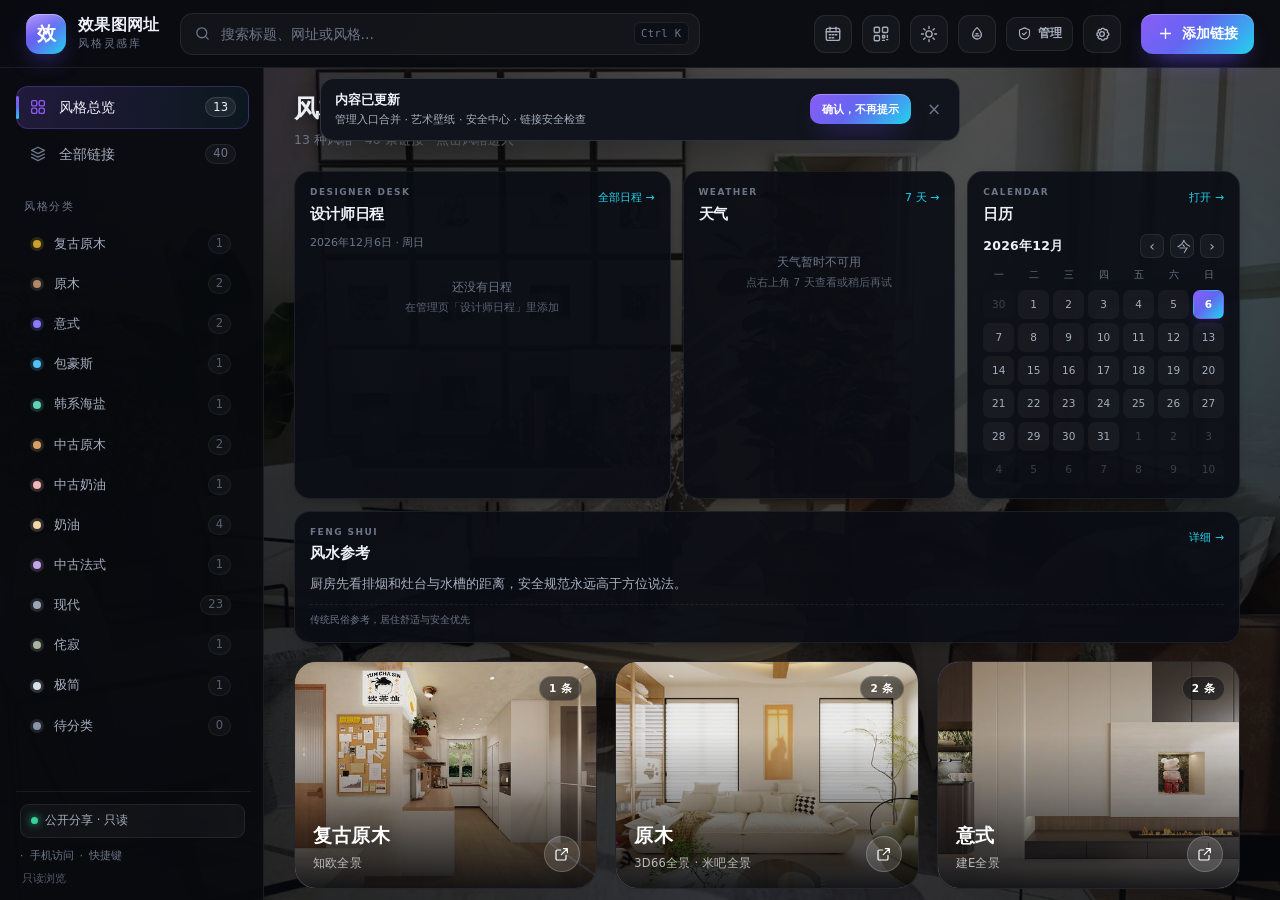
==== commit 6e28dd90: "mobile lowfx v60: index.html" ====
--- a/index.html
+++ b/index.html
@@ -18,8 +18,25 @@
 <meta property="og:type" content="website">
 <link rel="icon" href="assets/favicon.ico">
 <link rel="apple-touch-icon" href="assets/apple-touch-icon.png">
-<link rel="stylesheet" href="assets/css/app.css?v=20261048">
-<link rel="preload" href="assets/js/app.js?v=20261059" as="script" fetchpriority="high">
+<script>
+(function () {
+  try {
+    var ua = navigator.userAgent || '';
+    var mobile = /Android|iPhone|iPad|iPod|Mobile|MicroMessenger/i.test(ua);
+    var coarse = window.matchMedia && window.matchMedia('(hover: none)').matches;
+    var narrow = window.matchMedia && window.matchMedia('(max-width: 900px)').matches;
+    var weak = (navigator.hardwareConcurrency && navigator.hardwareConcurrency <= 4) ||
+      (navigator.deviceMemory && navigator.deviceMemory <= 4);
+    var reduced = window.matchMedia && window.matchMedia('(prefers-reduced-motion: reduce)').matches;
+    var saveData = navigator.connection && navigator.connection.saveData;
+    if (mobile || coarse || narrow || weak || reduced || saveData) {
+      document.documentElement.classList.add('is-lowfx');
+    }
+  } catch (e) {}
+})();
+</script>
+<link rel="stylesheet" href="assets/css/app.css?v=20261049">
+<link rel="preload" href="assets/js/app.js?v=20261060" as="script" fetchpriority="high">
 <link rel="preload" as="image" href="assets/wallpapers/w1-thumb.jpg" id="wallpaperPreload">
 </head>
 <body>
@@ -241,7 +258,7 @@
 <script src="assets/js/security.js" defer></script>
 <script src="assets/js/link-safety.js" defer></script>
 <script src="assets/js/qrcode.min.js" defer></script>
-<script src="assets/js/app.js?v=20261059" defer fetchpriority="high"></script>
+<script src="assets/js/app.js?v=20261060" defer fetchpriority="high"></script>
 <script src="assets/js/watermark.js?v=20261055" defer></script>
 </body>
 </html>
--- a/assets/css/app.css
+++ b/assets/css/app.css
@@ -1567,4 +1567,33 @@
   .wm-convert-body { grid-template-columns: 1fr; gap: 12px; padding: 12px 14px 16px; }
   .wm-convert-body .wm-drop { min-height: 220px; }
   .wm-convert-body .wm-drop canvas { max-height: 280px; }
-}+}
+/* ---------- 低功耗 / 触屏流畅模式 ---------- */
+button, a, input, select, textarea, [role="button"] { touch-action: manipulation; }
+html.is-lowfx * { -webkit-backdrop-filter: none !important; backdrop-filter: none !important; }
+html.is-lowfx .glow { animation: none !important; filter: blur(36px); opacity: .28; }
+html.is-lowfx .topbar,
+html.is-lowfx .sidebar,
+html.is-lowfx .content-head,
+html.is-lowfx .style-tile,
+html.is-lowfx .content.animate .card,
+html.is-lowfx .content.animate .link-row,
+html.is-lowfx .section-head,
+html.is-lowfx .modal,
+html.is-lowfx .modal-overlay,
+html.is-lowfx .menu,
+html.is-lowfx .update-notice,
+html.is-lowfx .content.soft-update,
+html.is-lowfx .toast { animation: none !important; }
+html.is-lowfx .wallpaper-img { transform: none !important; transition: opacity .25s !important; will-change: auto !important; }
+html.is-lowfx .card,
+html.is-lowfx .style-tile,
+html.is-lowfx .link-row,
+html.is-lowfx .btn,
+html.is-lowfx .icon-btn { transition-duration: .12s; }
+html.is-lowfx .topbar { background: rgba(8, 10, 15, .94); }
+html.is-lowfx[data-theme="light"] .topbar { background: rgba(250, 249, 246, .95); }
+html.is-lowfx .wallpaper-layer.is-on ~ .app .sidebar { background: rgba(8, 10, 15, .92); }
+html.is-lowfx[data-theme="light"] .wallpaper-layer.is-on ~ .app .sidebar { background: rgba(250, 249, 246, .95); }
+html.is-lowfx .wallpaper-layer.is-on ~ .app .db-card { background: rgba(11, 14, 21, .92); }
+html.is-lowfx[data-theme="light"] .wallpaper-layer.is-on ~ .app .db-card { background: rgba(255, 255, 255, .94); }
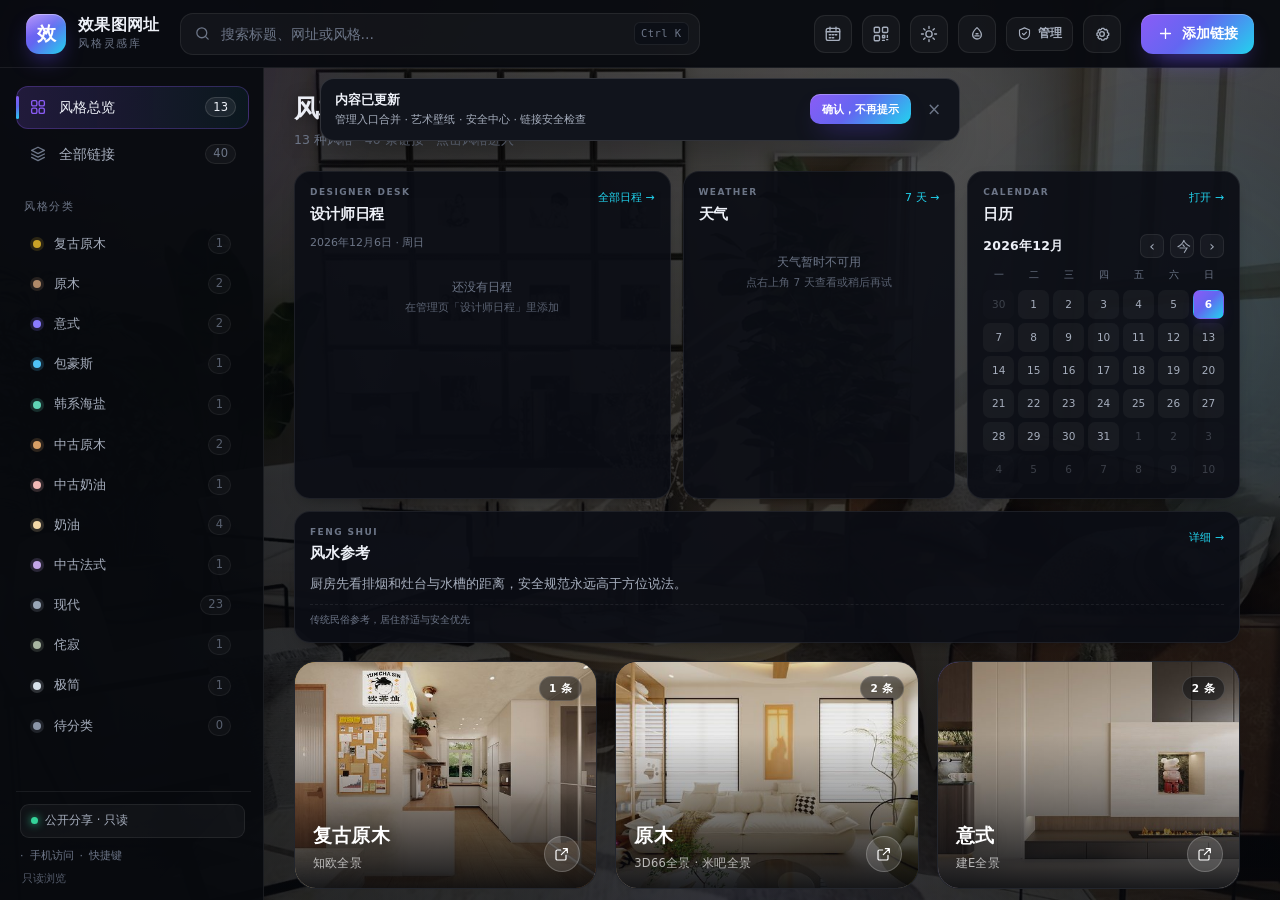
==== commit 0742ce1c: "lowfx instant scroll v61: index.html" ====
--- a/index.html
+++ b/index.html
@@ -35,8 +35,8 @@
   } catch (e) {}
 })();
 </script>
-<link rel="stylesheet" href="assets/css/app.css?v=20261049">
-<link rel="preload" href="assets/js/app.js?v=20261060" as="script" fetchpriority="high">
+<link rel="stylesheet" href="assets/css/app.css?v=20261050">
+<link rel="preload" href="assets/js/app.js?v=20261061" as="script" fetchpriority="high">
 <link rel="preload" as="image" href="assets/wallpapers/w1-thumb.jpg" id="wallpaperPreload">
 </head>
 <body>
@@ -258,7 +258,7 @@
 <script src="assets/js/security.js" defer></script>
 <script src="assets/js/link-safety.js" defer></script>
 <script src="assets/js/qrcode.min.js" defer></script>
-<script src="assets/js/app.js?v=20261060" defer fetchpriority="high"></script>
+<script src="assets/js/app.js?v=20261061" defer fetchpriority="high"></script>
 <script src="assets/js/watermark.js?v=20261055" defer></script>
 </body>
 </html>
--- a/assets/css/app.css
+++ b/assets/css/app.css
@@ -1596,4 +1596,5 @@
 html.is-lowfx .wallpaper-layer.is-on ~ .app .sidebar { background: rgba(8, 10, 15, .92); }
 html.is-lowfx[data-theme="light"] .wallpaper-layer.is-on ~ .app .sidebar { background: rgba(250, 249, 246, .95); }
 html.is-lowfx .wallpaper-layer.is-on ~ .app .db-card { background: rgba(11, 14, 21, .92); }
-html.is-lowfx[data-theme="light"] .wallpaper-layer.is-on ~ .app .db-card { background: rgba(255, 255, 255, .94); }+html.is-lowfx[data-theme="light"] .wallpaper-layer.is-on ~ .app .db-card { background: rgba(255, 255, 255, .94); }html.is-lowfx body { transition: none; }
+html.is-lowfx .main { scroll-behavior: auto !important; }
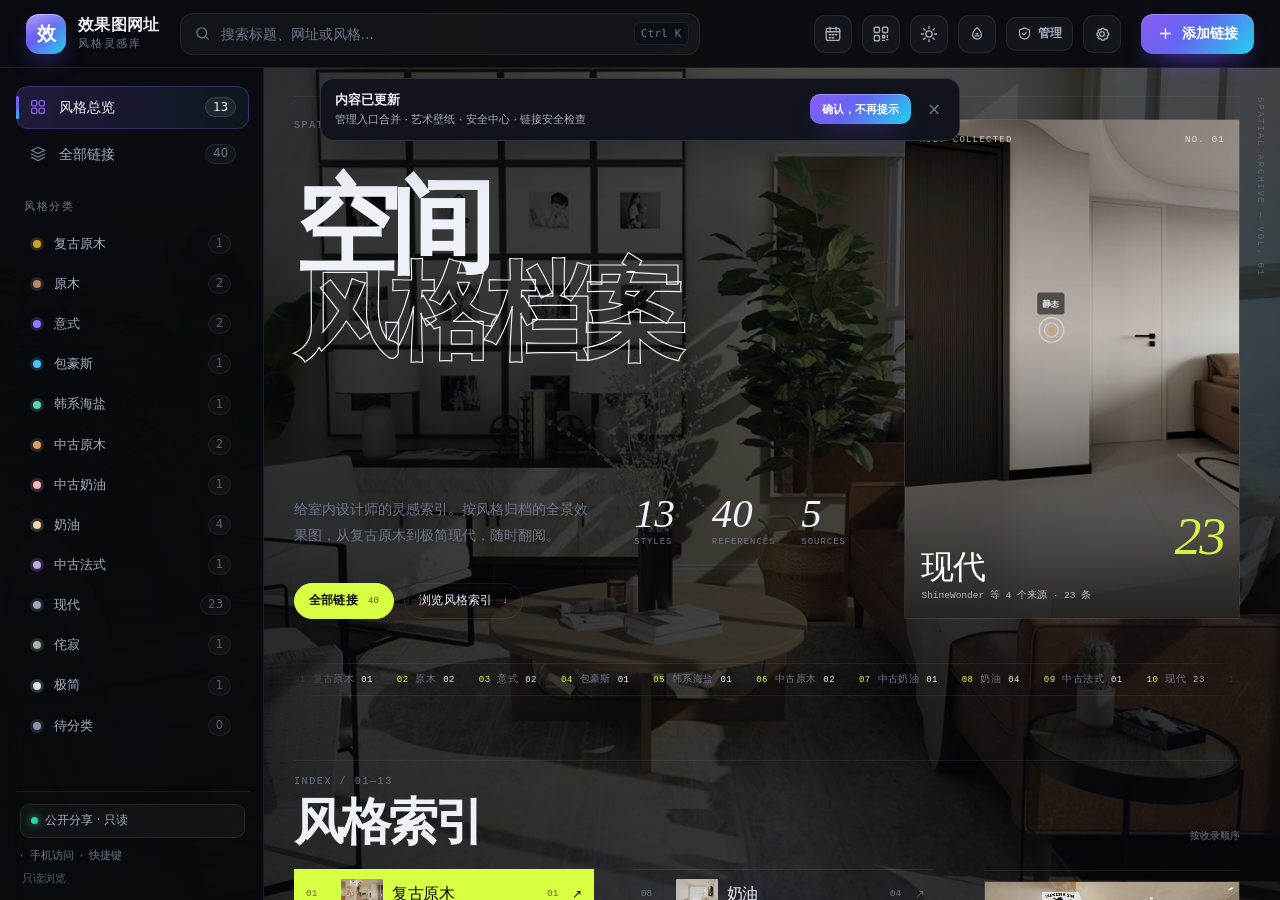
==== commit 4c7b0e19: "editorial home v62: index.html" ====
--- a/index.html
+++ b/index.html
@@ -36,7 +36,8 @@
 })();
 </script>
 <link rel="stylesheet" href="assets/css/app.css?v=20261050">
-<link rel="preload" href="assets/js/app.js?v=20261061" as="script" fetchpriority="high">
+<link rel="stylesheet" href="assets/css/home.css?v=20261051">
+<link rel="preload" href="assets/js/app.js?v=20261062" as="script" fetchpriority="high">
 <link rel="preload" as="image" href="assets/wallpapers/w1-thumb.jpg" id="wallpaperPreload">
 </head>
 <body>
@@ -258,7 +259,7 @@
 <script src="assets/js/security.js" defer></script>
 <script src="assets/js/link-safety.js" defer></script>
 <script src="assets/js/qrcode.min.js" defer></script>
-<script src="assets/js/app.js?v=20261061" defer fetchpriority="high"></script>
+<script src="assets/js/app.js?v=20261062" defer fetchpriority="high"></script>
 <script src="assets/js/watermark.js?v=20261055" defer></script>
 </body>
 </html>
--- a/assets/css/home.css
+++ b/assets/css/home.css
@@ -0,0 +1,213 @@
+/* 潮流首页：空间档案馆 */
+body.is-home .content-head { display: none; }
+.home-v2 {
+  --home-serif: "Songti SC", "STSong", "Noto Serif SC", "Times New Roman", serif;
+  --home-mono: "SFMono-Regular", Consolas, "Liberation Mono", monospace;
+  --home-acid: #d9ff43;
+  --home-ink: var(--text);
+  --home-muted: var(--text-3);
+  --home-line: var(--line);
+  color: var(--home-ink);
+  padding-top: 2px;
+}
+[data-theme="light"] .home-v2 { --home-acid: #b8e600; }
+.home-hero {
+  position: relative;
+  display: grid;
+  grid-template-columns: minmax(0, 1.25fr) minmax(280px, .75fr);
+  gap: clamp(24px, 4vw, 64px);
+  align-items: stretch;
+  border-top: 1px solid var(--home-line);
+  padding: clamp(12px, 2vw, 22px) 0 clamp(26px, 3.4vw, 46px);
+}
+.home-hero-copy { display: flex; flex-direction: column; min-width: 0; }
+.home-kicker {
+  display: flex; justify-content: space-between; gap: 18px;
+  font: 10px/1.4 var(--home-mono); letter-spacing: .16em; text-transform: uppercase; color: var(--home-muted);
+}
+.home-title {
+  margin: clamp(28px, 4vw, 58px) 0 clamp(22px, 3vw, 34px);
+  font-family: var(--home-serif);
+  font-size: clamp(58px, 8.2vw, 124px);
+  line-height: .82;
+  letter-spacing: -.085em;
+  font-weight: 600;
+}
+.home-title span { display: block; }
+.home-title .is-outline {
+  color: transparent;
+  -webkit-text-stroke: 1.2px var(--home-ink);
+  text-stroke: 1.2px var(--home-ink);
+}
+.home-hero-bottom {
+  display: grid; grid-template-columns: minmax(0, 1fr) auto; gap: clamp(20px, 3vw, 42px);
+  align-items: end; margin-top: auto;
+}
+.home-intro {
+  max-width: 39ch; margin: 0;
+  font-size: clamp(12px, 1.1vw, 14px); line-height: 1.9; color: var(--home-muted);
+}
+.home-stats { display: flex; gap: clamp(14px, 2vw, 30px); }
+.home-stats div { display: flex; flex-direction: column; gap: 3px; min-width: 52px; }
+.home-stats b {
+  font: italic 400 clamp(28px, 3.2vw, 44px)/1 var(--home-serif);
+  color: var(--home-ink); font-variant-numeric: tabular-nums;
+}
+.home-stats span { font: 9px/1.3 var(--home-mono); letter-spacing: .11em; color: var(--home-muted); }
+.home-actions { display: flex; align-items: center; gap: 10px; flex-wrap: wrap; margin-top: clamp(22px, 2.8vw, 34px); }
+.home-btn {
+  height: 36px; display: inline-flex; align-items: center; gap: 10px; padding: 0 14px;
+  border-radius: 999px; border: 1px solid var(--home-line); background: transparent;
+  color: var(--home-ink); font-size: 11.5px; letter-spacing: .02em;
+}
+.home-btn span { font: 9px/1 var(--home-mono); opacity: .65; }
+.home-btn-fill { background: var(--home-acid); border-color: var(--home-acid); color: #0b0b0c; font-weight: 600; }
+.home-btn-fill span { opacity: .7; }
+.home-btn-line:hover { border-color: var(--home-ink); }
+.home-poster {
+  position: relative; display: block; min-height: 500px; width: 100%; overflow: hidden;
+  padding: 0; border: 1px solid var(--home-line); border-radius: 2px;
+  background: var(--panel); color: #f6f2e9; text-align: left; cursor: pointer;
+}
+.home-poster img {
+  position: absolute; inset: 0; width: 100%; height: 100%; object-fit: cover;
+  filter: saturate(.78) contrast(1.05); transition: transform .9s var(--ease-silk), filter .6s;
+}
+.home-poster:hover img { transform: scale(1.035); filter: saturate(.95) contrast(1.03); }
+.home-poster-shade {
+  position: absolute; inset: 0;
+  background: linear-gradient(180deg, rgba(5,6,8,.15) 0%, rgba(5,6,8,.02) 42%, rgba(5,6,8,.78) 100%);
+}
+.home-poster-top {
+  position: absolute; inset: 14px 14px auto; display: flex; justify-content: space-between;
+  font: 9px/1.4 var(--home-mono); letter-spacing: .14em; color: rgba(255,255,255,.72);
+}
+.home-poster-caption {
+  position: absolute; left: 16px; right: 16px; bottom: 15px; display: flex; flex-direction: column; gap: 5px;
+}
+.home-poster-caption > span { font: 400 clamp(26px, 2.6vw, 38px)/1 var(--home-serif); letter-spacing: -.045em; color: #fff; }
+.home-poster-caption small { font: 9.5px/1.5 var(--home-mono); color: rgba(255,255,255,.68); }
+.home-poster-num {
+  position: absolute; right: 15px; bottom: 54px;
+  font: italic 400 clamp(40px, 4.2vw, 58px)/1 var(--home-serif);
+  color: var(--home-acid); opacity: .95; letter-spacing: -.04em;
+}
+.home-vertical {
+  position: absolute; right: -24px; top: 0;
+  writing-mode: vertical-rl; font: 9px/1 var(--home-mono); letter-spacing: .2em;
+  color: var(--home-muted); opacity: .7;
+}
+.home-ticker {
+  overflow: hidden; border-top: 1px solid var(--home-line); border-bottom: 1px solid var(--home-line);
+  padding: 9px 0; mask-image: linear-gradient(90deg, transparent, #000 6%, #000 94%, transparent);
+  -webkit-mask-image: linear-gradient(90deg, transparent, #000 6%, #000 94%, transparent);
+}
+.home-ticker-track { display: flex; gap: 24px; width: max-content; animation: homeTicker 38s linear infinite; }
+.home-ticker span {
+  display: inline-flex; align-items: baseline; gap: 7px; white-space: nowrap;
+  font: 10px/1.3 var(--home-mono); color: var(--home-muted); letter-spacing: .04em;
+}
+.home-ticker i { font-style: normal; color: var(--home-acid); font-size: 9px; }
+.home-ticker b { font-weight: 500; color: var(--home-ink); font-size: 9px; }
+@keyframes homeTicker { to { transform: translateX(-50%); } }
+.home-index-section { padding-top: clamp(34px, 5vw, 64px); }
+.home-section-head {
+  display: flex; align-items: flex-end; justify-content: space-between; gap: 20px;
+  border-top: 1px solid var(--home-line); padding-top: 14px; margin-bottom: clamp(14px, 2vw, 22px);
+}
+.home-section-head h2 {
+  margin: 8px 0 0; font: 600 clamp(30px, 4vw, 50px)/1 var(--home-serif);
+  letter-spacing: -.06em;
+}
+.home-head-meta { display: flex; align-items: center; gap: 14px; color: var(--home-muted); font: 10px/1.4 var(--home-mono); padding-bottom: 3px; }
+.home-add {
+  height: 28px; padding: 0 10px; border: 1px solid var(--home-line); border-radius: 999px;
+  background: transparent; color: var(--home-ink); font-size: 10.5px;
+}
+.home-add:hover { border-color: var(--home-ink); }
+.home-index { display: grid; grid-template-columns: minmax(0, 1fr) minmax(250px, .4fr); gap: clamp(24px, 4vw, 56px); align-items: start; }
+.home-index-cols { display: grid; grid-template-columns: 1fr 1fr; gap: 0 clamp(20px, 3vw, 42px); min-width: 0; }
+.home-index-col { min-width: 0; }
+.home-index-row {
+  display: grid; grid-template-columns: 26px 42px minmax(0, 1fr) auto 15px; gap: 9px; align-items: center;
+  width: 100%; padding: 9px 8px; border: 0; border-top: 1px solid var(--home-line);
+  border-radius: 0; background: transparent; color: var(--home-ink); text-align: left; cursor: pointer;
+  transition: background .16s, color .16s, padding .16s;
+}
+.home-index-row:hover, .home-index-row.is-active { background: var(--home-acid); color: #0b0b0c; padding-left: 12px; padding-right: 12px; }
+.home-row-num { font: 9.5px/1 var(--home-mono); color: var(--home-muted); align-self: center; }
+.home-index-row:hover .home-row-num, .home-index-row.is-active .home-row-num { color: rgba(0,0,0,.55); }
+.home-row-thumb { display: block; width: 42px; height: 30px; overflow: hidden; background: var(--panel-2); border-radius: 1px; }
+.home-row-thumb img { width: 100%; height: 100%; object-fit: cover; display: block; filter: saturate(.75); }
+.home-index-row:hover .home-row-thumb img, .home-index-row.is-active .home-row-thumb img { filter: saturate(1); }
+.home-row-thumb i { display: block; width: 7px; height: 7px; margin: 11px auto; border-radius: 50%; background: var(--c, var(--accent)); }
+.home-row-name {
+  font: 500 16px/1.25 var(--home-serif); letter-spacing: -.02em;
+  overflow: hidden; text-overflow: ellipsis; white-space: nowrap;
+}
+.home-row-count { font: 9.5px/1 var(--home-mono); color: var(--home-muted); }
+.home-index-row:hover .home-row-count, .home-index-row.is-active .home-row-count { color: rgba(0,0,0,.55); }
+.home-row-arrow { font-size: 12px; line-height: 1; text-align: right; opacity: .32; }
+.home-index-row:hover .home-row-arrow, .home-index-row.is-active .home-row-arrow { opacity: 1; }
+.home-preview {
+  position: sticky; top: 16px; align-self: start; margin-top: 1px;
+  border-top: 1px solid var(--home-line); padding-top: 10px;
+}
+.home-preview-frame { aspect-ratio: 4 / 3; overflow: hidden; background: var(--panel); border: 1px solid var(--home-line); }
+.home-preview-frame img { width: 100%; height: 100%; object-fit: cover; display: block; filter: saturate(.8); }
+.home-preview-info { padding: 11px 1px 0; }
+.home-preview-count { font: 9px/1.3 var(--home-mono); color: var(--home-muted); letter-spacing: .1em; }
+.home-preview-info h3 { margin: 5px 0 3px; font: 500 27px/1.1 var(--home-serif); letter-spacing: -.04em; }
+.home-preview-info p { margin: 0; font: 10.5px/1.6 var(--home-mono); color: var(--home-muted); overflow: hidden; text-overflow: ellipsis; white-space: nowrap; }
+.home-desk-section { padding-top: clamp(38px, 5vw, 70px); }
+.home-footer {
+  display: flex; justify-content: space-between; gap: 20px; flex-wrap: wrap;
+  margin-top: clamp(30px, 4vw, 52px); padding: 14px 0 6px; border-top: 1px solid var(--home-line);
+  font: 9px/1.5 var(--home-mono); letter-spacing: .1em; color: var(--home-muted);
+}
+@media (max-width: 1180px) {
+  .home-vertical { display: none; }
+  .home-hero { grid-template-columns: minmax(0, 1.2fr) minmax(240px, .8fr); gap: 28px; }
+  .home-poster { min-height: 420px; }
+  .home-index { grid-template-columns: minmax(0, 1fr) 220px; gap: 28px; }
+}
+@media (max-width: 980px) {
+  .home-hero { grid-template-columns: 1fr; gap: 24px; }
+  .home-title { font-size: clamp(54px, 11vw, 92px); }
+  .home-poster { min-height: 340px; aspect-ratio: 16 / 10; }
+  .home-hero-bottom { grid-template-columns: 1fr; gap: 18px; }
+  .home-index { grid-template-columns: 1fr; }
+  .home-preview { display: none; }
+}
+@media (max-width: 760px) {
+  .home-v2 { padding-top: 0; }
+  .home-hero { padding-top: 12px; padding-bottom: 26px; }
+  .home-kicker { font-size: 8.5px; letter-spacing: .12em; }
+  .home-title { font-size: clamp(48px, 15vw, 74px); margin: 24px 0; }
+  .home-intro { font-size: 12px; line-height: 1.75; }
+  .home-stats b { font-size: 29px; }
+  .home-stats span { font-size: 8px; }
+  .home-actions { margin-top: 20px; }
+  .home-btn { height: 34px; padding: 0 12px; font-size: 11px; }
+  .home-poster { min-height: 280px; }
+  .home-poster-top { font-size: 8px; inset: 11px 11px auto; }
+  .home-poster-caption { left: 12px; right: 12px; bottom: 12px; }
+  .home-poster-caption > span { font-size: 27px; }
+  .home-poster-num { right: 11px; bottom: 43px; font-size: 38px; }
+  .home-ticker { padding: 7px 0; }
+  .home-ticker-track { gap: 18px; animation-duration: 30s; }
+  .home-index-section { padding-top: 34px; }
+  .home-section-head { align-items: flex-start; }
+  .home-section-head h2 { font-size: 34px; }
+  .home-head-meta { font-size: 9px; }
+  .home-index-cols { grid-template-columns: 1fr; }
+  .home-index-row { grid-template-columns: 24px 38px minmax(0, 1fr) auto 13px; padding: 10px 6px; }
+  .home-row-thumb { width: 38px; height: 28px; }
+  .home-row-name { font-size: 16px; }
+  .home-footer { font-size: 8px; }
+}
+html.is-lowfx .home-ticker-track { animation: none !important; transform: none !important; }
+html.is-lowfx .home-poster img,
+html.is-lowfx .home-index-row,
+html.is-lowfx .home-preview-frame img { transition: none !important; }
+html.is-lowfx .home-poster:hover img { transform: none !important; }
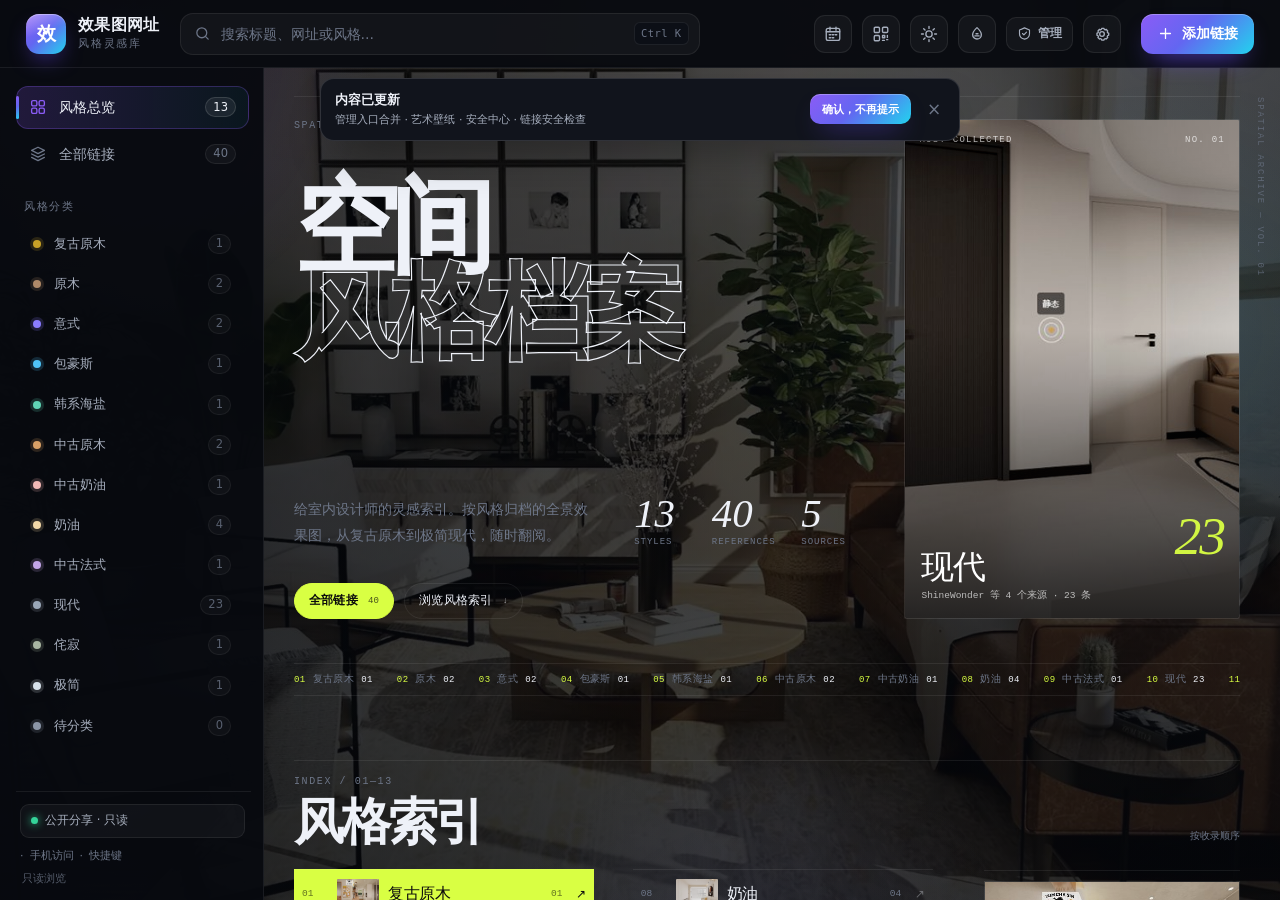
==== commit 1ec78453: "smooth ui v64: index.html" ====
--- a/index.html
+++ b/index.html
@@ -36,8 +36,8 @@
 })();
 </script>
 <link rel="stylesheet" href="assets/css/app.css?v=20261050">
-<link rel="stylesheet" href="assets/css/home.css?v=20261051">
-<link rel="preload" href="assets/js/app.js?v=20261062" as="script" fetchpriority="high">
+<link rel="stylesheet" href="assets/css/home.css?v=20261053">
+<link rel="preload" href="assets/js/app.js?v=20261064" as="script" fetchpriority="high">
 <link rel="preload" as="image" href="assets/wallpapers/w1-thumb.jpg" id="wallpaperPreload">
 </head>
 <body>
@@ -259,7 +259,7 @@
 <script src="assets/js/security.js" defer></script>
 <script src="assets/js/link-safety.js" defer></script>
 <script src="assets/js/qrcode.min.js" defer></script>
-<script src="assets/js/app.js?v=20261062" defer fetchpriority="high"></script>
+<script src="assets/js/app.js?v=20261064" defer fetchpriority="high"></script>
 <script src="assets/js/watermark.js?v=20261055" defer></script>
 </body>
 </html>
--- a/assets/css/home.css
+++ b/assets/css/home.css
@@ -211,3 +211,37 @@
 html.is-lowfx .home-index-row,
 html.is-lowfx .home-preview-frame img { transition: none !important; }
 html.is-lowfx .home-poster:hover img { transform: none !important; }
+@media (max-width: 980px) {
+  body.is-home .sidebar { display: none; }
+}
+/* ---------- 全局流畅化：移除最耗 GPU 的模糊、滤镜和布局动画 ---------- */
+.glow { filter: none !important; animation: none !important; }
+* { -webkit-backdrop-filter: none !important; backdrop-filter: none !important; }
+.topbar { background: rgba(8, 10, 15, .95) !important; animation: none !important; }
+[data-theme="light"] .topbar { background: rgba(250, 249, 246, .97) !important; }
+.sidebar { background: rgba(8, 10, 15, .94) !important; animation: none !important; }
+[data-theme="light"] .sidebar { background: rgba(250, 249, 246, .97) !important; }
+.wallpaper-layer.is-on ~ .app .sidebar { background: rgba(8, 10, 15, .94) !important; }
+[data-theme="light"] .wallpaper-layer.is-on ~ .app .sidebar { background: rgba(250, 249, 246, .97) !important; }
+.wallpaper-layer.is-on ~ .app .db-card { background: rgba(11, 14, 21, .95) !important; }
+[data-theme="light"] .wallpaper-layer.is-on ~ .app .db-card { background: rgba(255, 255, 255, .97) !important; }
+.modal-overlay { background: rgba(3, 5, 9, .84) !important; animation-duration: .16s !important; }
+.modal { animation-duration: .2s !important; }
+.menu { animation-duration: .12s !important; }
+.toast { animation-duration: .16s !important; }
+.content-head { animation: none !important; }
+html.theme-anim *,
+html.theme-anim *::before,
+html.theme-anim *::after { transition: none !important; }
+body { transition: none !important; }
+.content.animate .card,
+.content.animate .link-row,
+.content.animate .section-head,
+.content.soft-update { animation: none !important; }
+.home-index-row { transition: background .14s, color .14s !important; padding-left: 8px !important; padding-right: 8px !important; }
+.home-index-row:hover,
+.home-index-row.is-active { padding-left: 8px !important; padding-right: 8px !important; }
+.home-poster img { transition: transform .55s var(--ease-silk) !important; filter: saturate(.8) contrast(1.04) !important; }
+.home-poster:hover img { transform: scale(1.025); filter: saturate(.8) contrast(1.04) !important; }
+.home-ticker { mask-image: none !important; -webkit-mask-image: none !important; }
+.home-ticker-track { animation-duration: 52s; will-change: transform; transform: translate3d(0, 0, 0); }
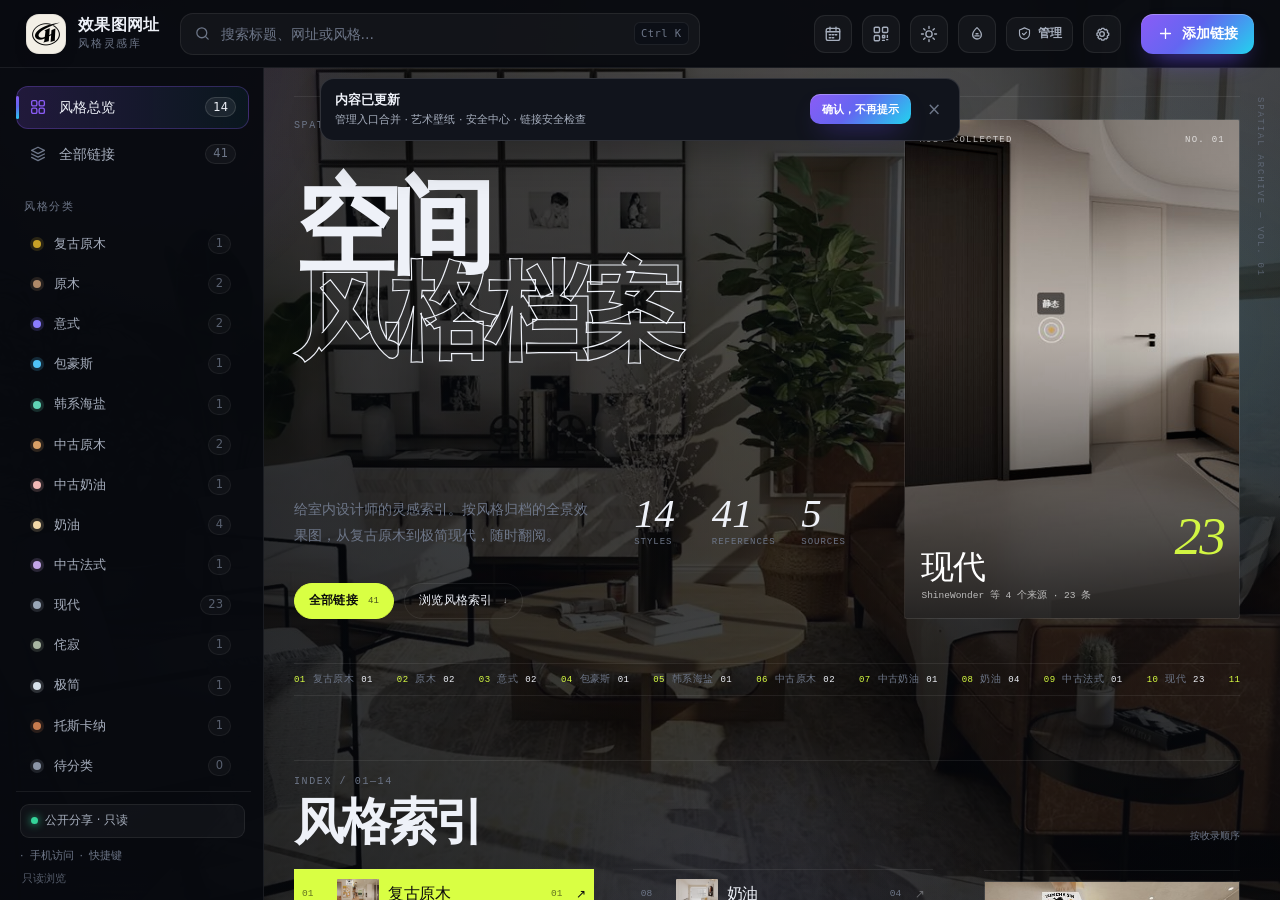
==== commit b08bdbbd: "CH logo v65: index.html" ====
--- a/index.html
+++ b/index.html
@@ -16,8 +16,8 @@
 <meta property="og:title" content="效果图网址 · 风格灵感库">
 <meta property="og:description" content="按装修风格整理的全景效果图链接库，手机微信也能打开。">
 <meta property="og:type" content="website">
-<link rel="icon" href="assets/favicon.ico">
-<link rel="apple-touch-icon" href="assets/apple-touch-icon.png">
+<link rel="icon" href="assets/favicon.ico?v=20261065">
+<link rel="apple-touch-icon" href="assets/apple-touch-icon.png?v=20261065">
 <script>
 (function () {
   try {
@@ -35,9 +35,9 @@
   } catch (e) {}
 })();
 </script>
-<link rel="stylesheet" href="assets/css/app.css?v=20261050">
+<link rel="stylesheet" href="assets/css/app.css?v=20261051">
 <link rel="stylesheet" href="assets/css/home.css?v=20261053">
-<link rel="preload" href="assets/js/app.js?v=20261064" as="script" fetchpriority="high">
+<link rel="preload" href="assets/js/app.js?v=20261065" as="script" fetchpriority="high">
 <link rel="preload" as="image" href="assets/wallpapers/w1-thumb.jpg" id="wallpaperPreload">
 </head>
 <body>
@@ -117,7 +117,7 @@
 <div class="app" id="app">
   <header class="topbar">
     <a class="brand" href="#" id="brandBtn" aria-label="效果图网址 首页">
-      <span class="brand-mark"><span>效</span></span>
+      <span class="brand-mark brand-mark-image"><img src="assets/logo-ch.png?v=20261065" alt=""></span>
       <span class="brand-text"><b>效果图网址</b><em>风格灵感库</em></span>
     </a>
 
@@ -259,7 +259,7 @@
 <script src="assets/js/security.js" defer></script>
 <script src="assets/js/link-safety.js" defer></script>
 <script src="assets/js/qrcode.min.js" defer></script>
-<script src="assets/js/app.js?v=20261064" defer fetchpriority="high"></script>
+<script src="assets/js/app.js?v=20261065" defer fetchpriority="high"></script>
 <script src="assets/js/watermark.js?v=20261055" defer></script>
 </body>
 </html>
--- a/assets/css/app.css
+++ b/assets/css/app.css
@@ -135,6 +135,15 @@
   pointer-events: none;
 }
 .brand-mark span { font-size: 19px; font-weight: 800; color: #fff; letter-spacing: 0; transform: translateY(-.5px); }
+.brand-mark.brand-mark-image {
+  background: #f3efe6; padding: 4px;
+  box-shadow: 0 8px 22px -14px rgba(0, 0, 0, .75), inset 0 0 0 1px rgba(0, 0, 0, .06);
+}
+.brand-mark.brand-mark-image::after { display: none; }
+.brand-mark.brand-mark-image img { width: 100%; height: 100%; object-fit: contain; display: block; }
+[data-theme="light"] .brand-mark.brand-mark-image {
+  box-shadow: 0 8px 18px -14px rgba(0, 0, 0, .35), inset 0 0 0 1px rgba(0, 0, 0, .12);
+}
 .brand-text { display: flex; flex-direction: column; line-height: 1.15; }
 .brand-text b { font-size: 15.5px; font-weight: 700; letter-spacing: .02em; }
 .brand-text em { font-style: normal; font-size: 11px; color: var(--text-3); letter-spacing: .16em; margin-top: 3px; }
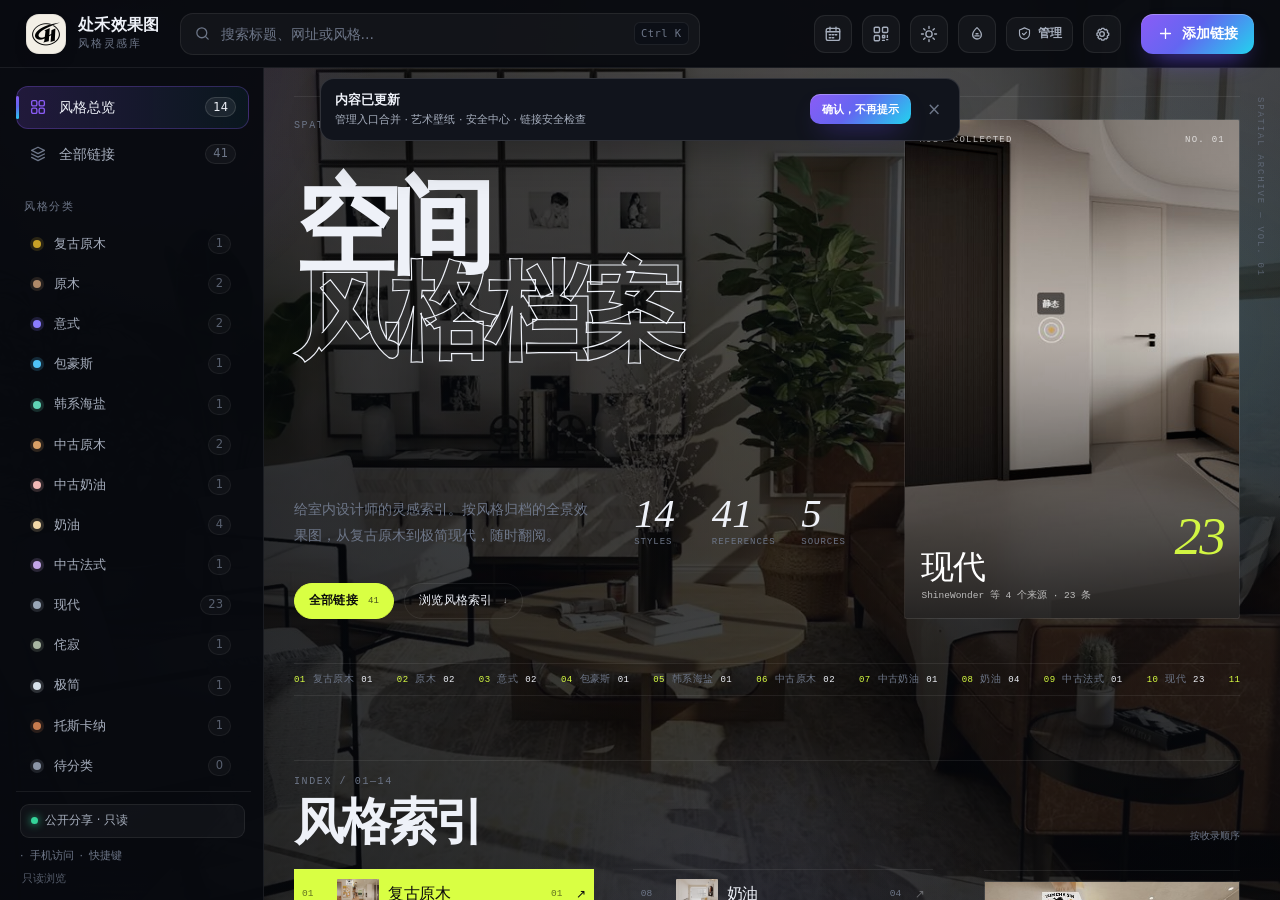
==== commit 13b06bd2: "rename site v66: index.html" ====
--- a/index.html
+++ b/index.html
@@ -7,13 +7,13 @@
 <meta name="referrer" content="strict-origin-when-cross-origin">
 <meta name="color-scheme" content="dark light">
 <meta name="theme-color" content="#080a0f">
-<meta name="application-name" content="效果图网址">
+<meta name="application-name" content="处禾效果图">
 <meta name="format-detection" content="telephone=no,email=no,address=no">
 <meta name="apple-mobile-web-app-capable" content="yes">
 <meta name="mobile-web-app-capable" content="yes">
-<title>效果图网址 · 风格灵感库</title>
+<title>处禾效果图 · 风格灵感库</title>
 <meta name="description" content="按装修风格整理的全景效果图链接库，支持添加、删除、搜索与备份。">
-<meta property="og:title" content="效果图网址 · 风格灵感库">
+<meta property="og:title" content="处禾效果图 · 风格灵感库">
 <meta property="og:description" content="按装修风格整理的全景效果图链接库，手机微信也能打开。">
 <meta property="og:type" content="website">
 <link rel="icon" href="assets/favicon.ico?v=20261065">
@@ -37,7 +37,7 @@
 </script>
 <link rel="stylesheet" href="assets/css/app.css?v=20261051">
 <link rel="stylesheet" href="assets/css/home.css?v=20261053">
-<link rel="preload" href="assets/js/app.js?v=20261065" as="script" fetchpriority="high">
+<link rel="preload" href="assets/js/app.js?v=20261066" as="script" fetchpriority="high">
 <link rel="preload" as="image" href="assets/wallpapers/w1-thumb.jpg" id="wallpaperPreload">
 </head>
 <body>
@@ -116,9 +116,9 @@
 
 <div class="app" id="app">
   <header class="topbar">
-    <a class="brand" href="#" id="brandBtn" aria-label="效果图网址 首页">
+    <a class="brand" href="#" id="brandBtn" aria-label="处禾效果图 首页">
       <span class="brand-mark brand-mark-image"><img src="assets/logo-ch.png?v=20261065" alt=""></span>
-      <span class="brand-text"><b>效果图网址</b><em>风格灵感库</em></span>
+      <span class="brand-text"><b>处禾效果图</b><em>风格灵感库</em></span>
     </a>
 
     <div class="searchbox" id="searchWrap">
@@ -259,7 +259,7 @@
 <script src="assets/js/security.js" defer></script>
 <script src="assets/js/link-safety.js" defer></script>
 <script src="assets/js/qrcode.min.js" defer></script>
-<script src="assets/js/app.js?v=20261065" defer fetchpriority="high"></script>
-<script src="assets/js/watermark.js?v=20261055" defer></script>
+<script src="assets/js/app.js?v=20261066" defer fetchpriority="high"></script>
+<script src="assets/js/watermark.js?v=20261066" defer></script>
 </body>
 </html>
